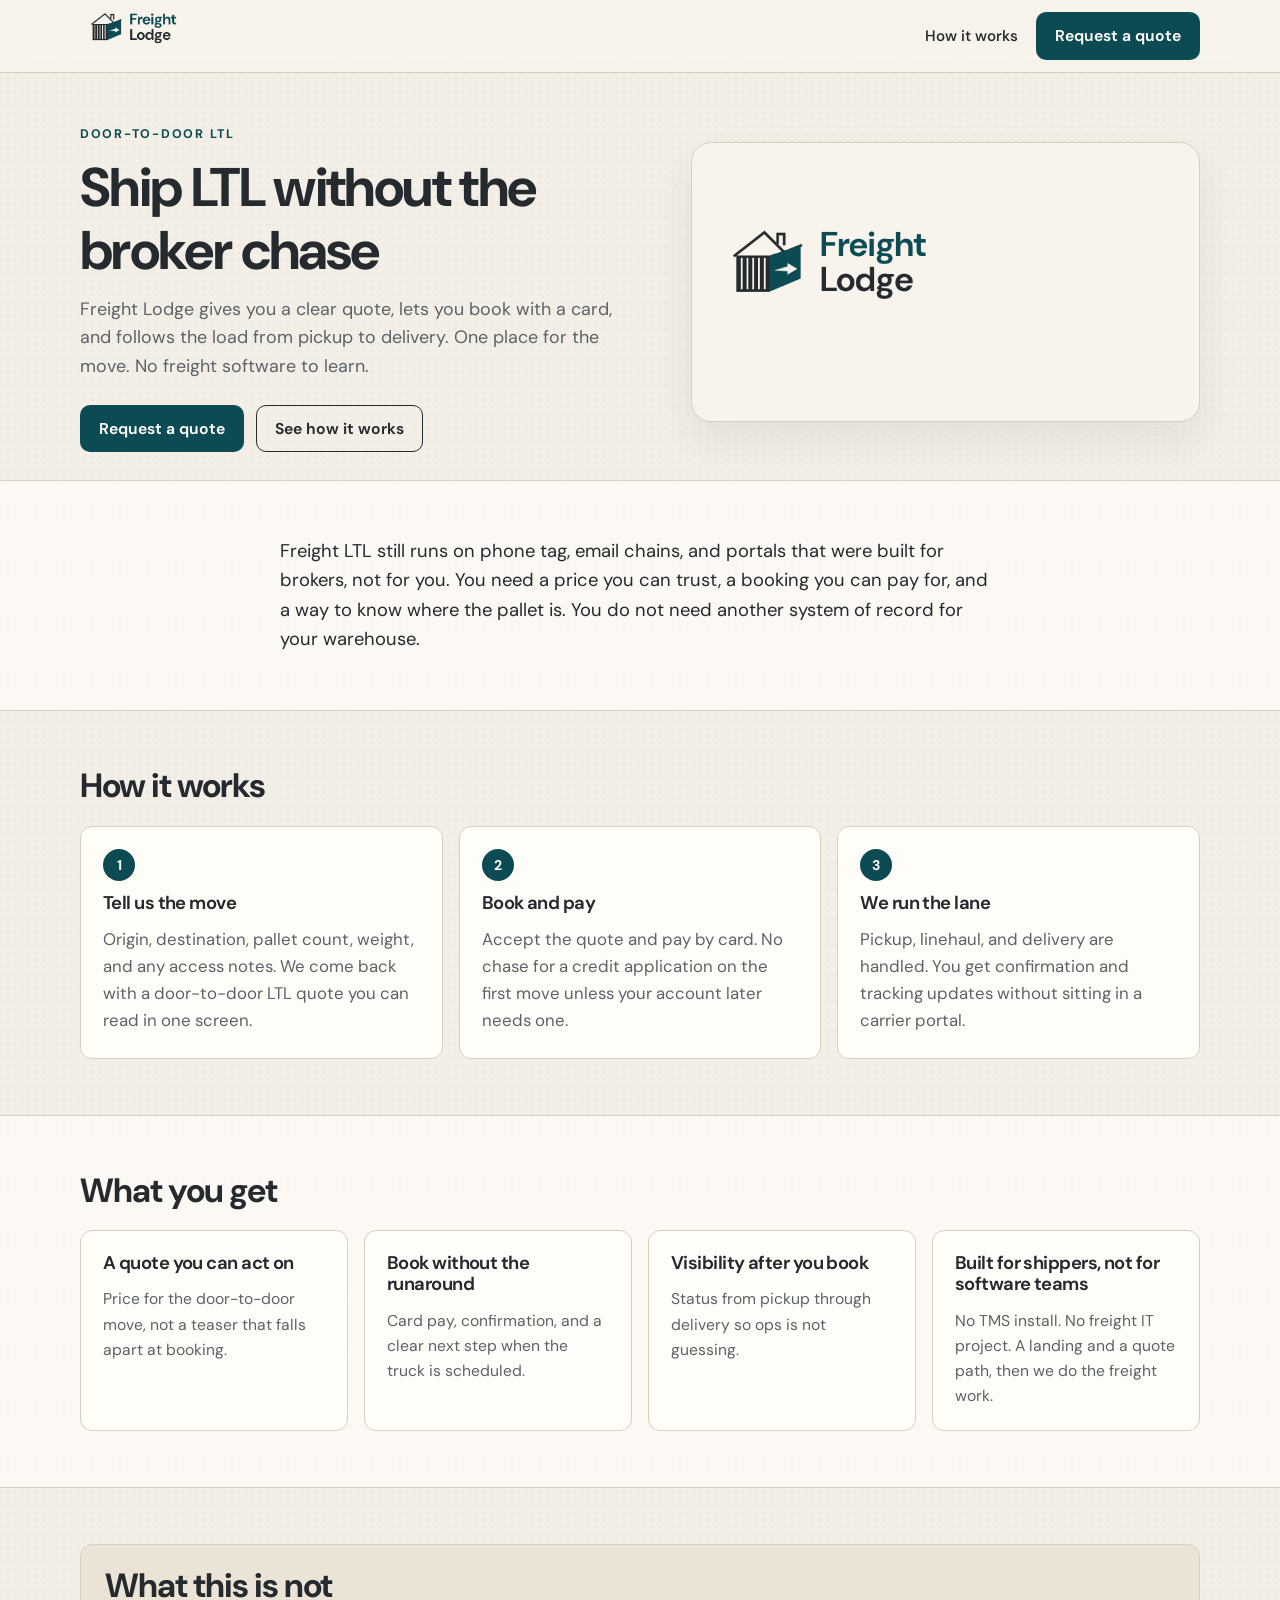
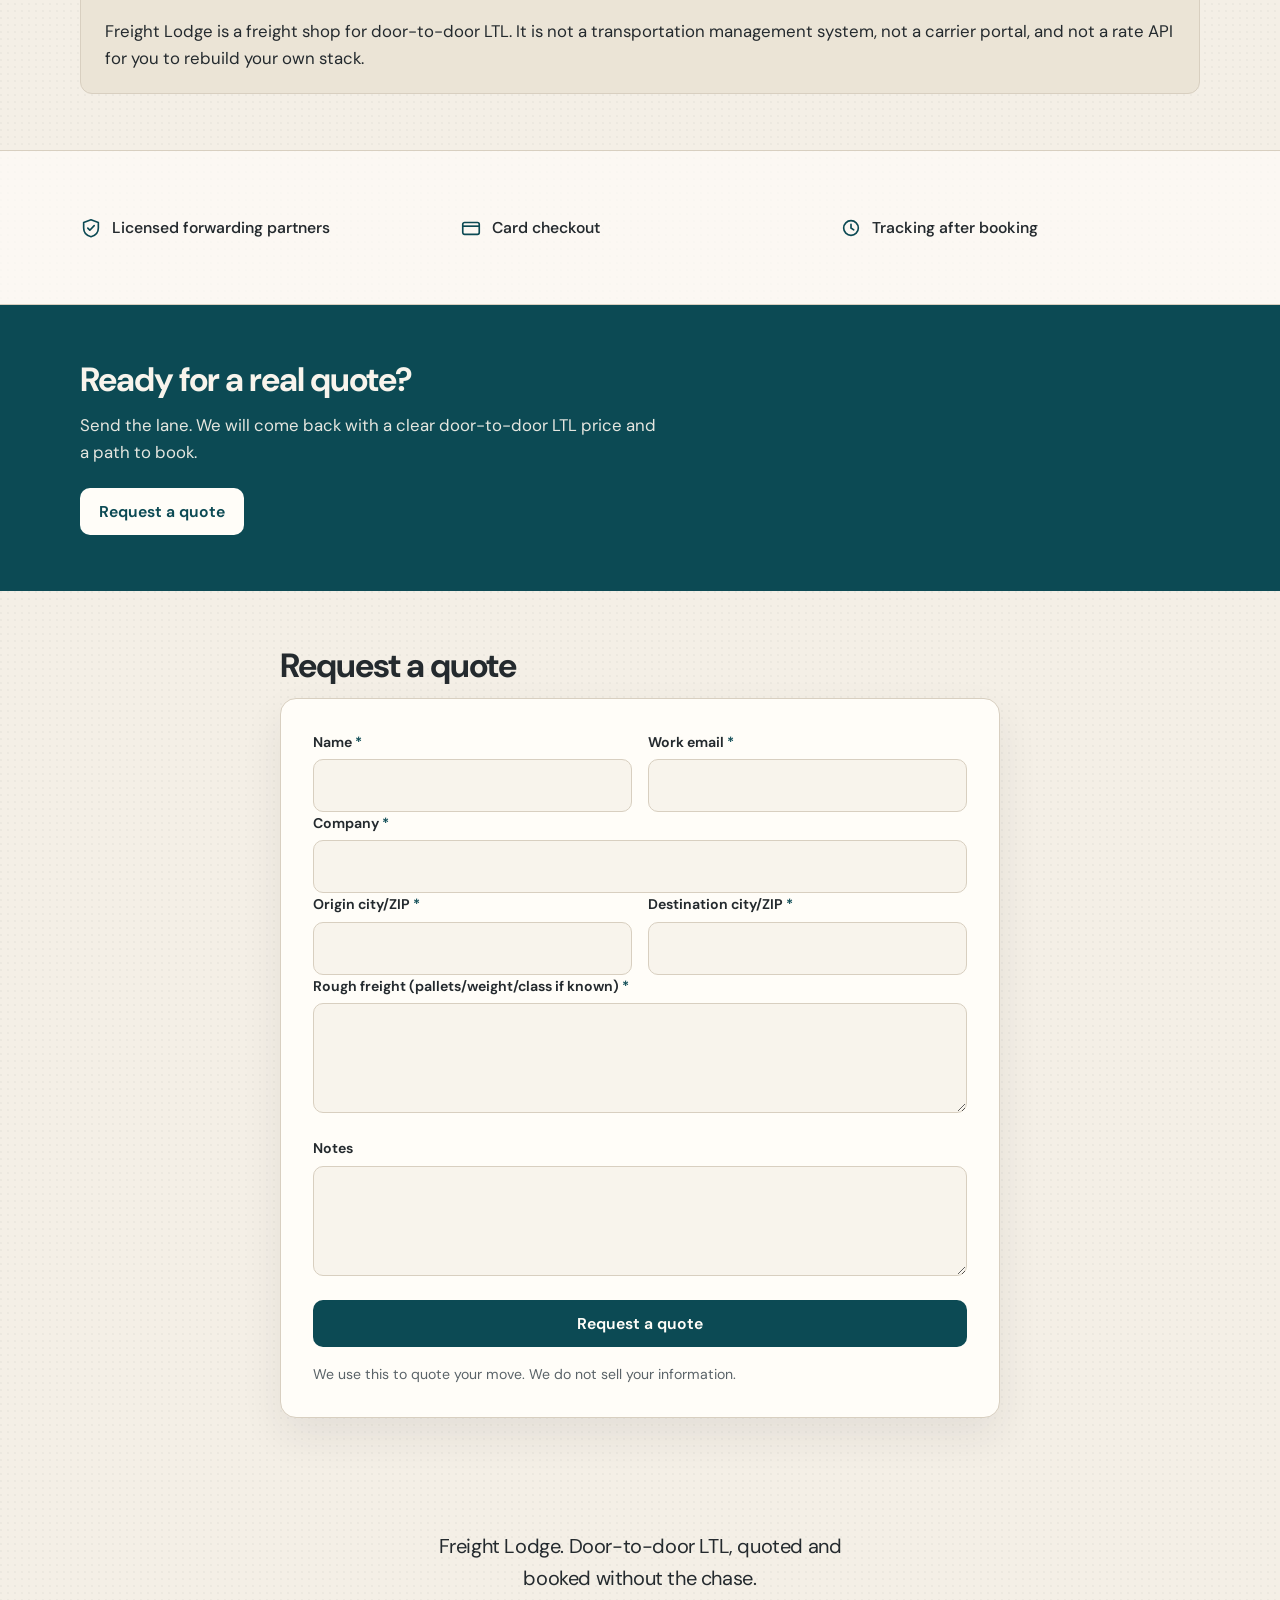
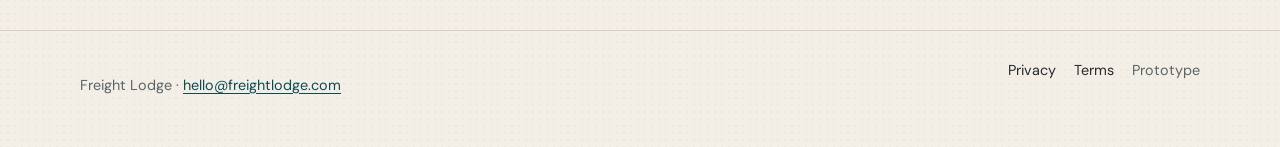
==== index.html @ 5a8ee922 "fix: wire nav and hero to PNG lockup; drop SVG mark Primary brand now uses assets/logo-b.png (Chief " ====
<!DOCTYPE html>
<html lang="en">
<head>
  <meta charset="utf-8">
  <meta name="viewport" content="width=device-width, initial-scale=1">
  <title>Freight Lodge — Door-to-door LTL you can quote and book online</title>
  <meta name="description" content="Get a clear LTL quote, book with a card, and track the move door to door. Freight Lodge handles the freight so you do not have to chase brokers.">
  <meta name="robots" content="noindex, nofollow">
  <link rel="canonical" href="https://johnkidenda.github.io/freightlodge/">
  <meta property="og:title" content="Freight Lodge — Door-to-door LTL you can quote and book online">
  <meta property="og:description" content="Get a clear LTL quote, book with a card, and track the move door to door. Freight Lodge handles the freight so you do not have to chase brokers.">
  <meta property="og:type" content="website">
  <meta property="og:image" content="assets/logo-b.png?v=20260906-logoB">
  <link rel="icon" href="assets/logo-b.png?v=20260906-logoB" type="image/png">
  <link rel="preconnect" href="https://fonts.googleapis.com">
  <link rel="preconnect" href="https://fonts.gstatic.com" crossorigin>
  <link href="https://fonts.googleapis.com/css2?family=DM+Sans:ital,opsz,wght@0,9..40,400;0,9..40,500;0,9..40,600;0,9..40,700;1,9..40,400&display=swap" rel="stylesheet">
  <link rel="stylesheet" href="styles.css">
</head>
<body>
  <a class="skip-link" href="#main">Skip to content</a>

  <header class="site-header">
    <div class="wrap header-inner">
      <a class="brand" href="#top">
        <img class="logo-lockup logo-lockup-nav" src="assets/logo-b.png?v=20260906-logoB" alt="Freight Lodge">
      </a>
      <nav class="nav" aria-label="Primary">
        <a href="#how-it-works">How it works</a>
        <a class="btn btn-primary" href="#quote">Request a quote</a>
      </nav>
    </div>
  </header>

  <main id="main">
    <section class="hero" id="top">
      <div class="wrap hero-grid">
        <div>
          <p class="eyebrow">Door-to-door LTL</p>
          <h1>Ship LTL without the broker chase</h1>
          <p class="lede">Freight Lodge gives you a clear quote, lets you book with a card, and follows the load from pickup to delivery. One place for the move. No freight software to learn.</p>
          <div class="hero-actions">
            <a class="btn btn-primary" href="#quote">Request a quote</a>
            <a class="btn btn-secondary" href="#how-it-works">See how it works</a>
          </div>
        </div>
        <div class="hero-visual">
          <img class="logo-lockup logo-lockup-hero" src="assets/logo-b.png?v=20260906-logoB" alt="Freight Lodge">
        </div>
      </div>
    </section>

    <section class="section section-alt" id="problem">
      <div class="wrap section-narrow problem">
        <h2 class="visually-hidden">Why this exists</h2>
        <p>Freight LTL still runs on phone tag, email chains, and portals that were built for brokers, not for you. You need a price you can trust, a booking you can pay for, and a way to know where the pallet is. You do not need another system of record for your warehouse.</p>
      </div>
    </section>

    <section class="section" id="how-it-works">
      <div class="wrap">
        <h2>How it works</h2>
        <div class="steps">
          <article class="step">
            <span class="step-num" aria-hidden="true">1</span>
            <h3>Tell us the move</h3>
            <p>Origin, destination, pallet count, weight, and any access notes. We come back with a door-to-door LTL quote you can read in one screen.</p>
          </article>
          <article class="step">
            <span class="step-num" aria-hidden="true">2</span>
            <h3>Book and pay</h3>
            <p>Accept the quote and pay by card. No chase for a credit application on the first move unless your account later needs one.</p>
          </article>
          <article class="step">
            <span class="step-num" aria-hidden="true">3</span>
            <h3>We run the lane</h3>
            <p>Pickup, linehaul, and delivery are handled. You get confirmation and tracking updates without sitting in a carrier portal.</p>
          </article>
        </div>
      </div>
    </section>

    <section class="section section-alt" id="what-you-get">
      <div class="wrap">
        <h2>What you get</h2>
        <div class="cards">
          <article class="card">
            <h3>A quote you can act on</h3>
            <p>Price for the door-to-door move, not a teaser that falls apart at booking.</p>
          </article>
          <article class="card">
            <h3>Book without the runaround</h3>
            <p>Card pay, confirmation, and a clear next step when the truck is scheduled.</p>
          </article>
          <article class="card">
            <h3>Visibility after you book</h3>
            <p>Status from pickup through delivery so ops is not guessing.</p>
          </article>
          <article class="card">
            <h3>Built for shippers, not for software teams</h3>
            <p>No TMS install. No freight IT project. A landing and a quote path, then we do the freight work.</p>
          </article>
        </div>
      </div>
    </section>

    <section class="section" id="not-this">
      <div class="wrap">
        <div class="not-this">
          <h2>What this is not</h2>
          <p>Freight Lodge is a freight shop for door-to-door LTL. It is not a transportation management system, not a carrier portal, and not a rate API for you to rebuild your own stack.</p>
        </div>
      </div>
    </section>

    <section class="section section-alt" id="trust">
      <div class="wrap">
        <h2 class="visually-hidden">How we work with you</h2>
        <div class="trust">
          <div class="trust-item">
            <svg width="22" height="22" viewBox="0 0 24 24" fill="none" aria-hidden="true">
              <path d="M12 3l8 3v6c0 5-3.4 8.4-8 9.5C7.4 20.4 4 17 4 12V6l8-3z" stroke="#0C4A54" stroke-width="1.8" stroke-linejoin="round"/>
              <path d="M8.5 12.2l2.2 2.2 4.8-5" stroke="#0C4A54" stroke-width="1.8" stroke-linecap="round" stroke-linejoin="round"/>
            </svg>
            Licensed forwarding partners
          </div>
          <div class="trust-item">
            <svg width="22" height="22" viewBox="0 0 24 24" fill="none" aria-hidden="true">
              <rect x="3" y="6" width="18" height="13" rx="2" stroke="#0C4A54" stroke-width="1.8"/>
              <path d="M3 10h18" stroke="#0C4A54" stroke-width="1.8"/>
            </svg>
            Card checkout
          </div>
          <div class="trust-item">
            <svg width="22" height="22" viewBox="0 0 24 24" fill="none" aria-hidden="true">
              <circle cx="12" cy="12" r="8" stroke="#0C4A54" stroke-width="1.8"/>
              <path d="M12 8v4l3 2" stroke="#0C4A54" stroke-width="1.8" stroke-linecap="round"/>
            </svg>
            Tracking after booking
          </div>
        </div>
      </div>
    </section>

    <section class="section mid-cta" id="ready">
      <div class="wrap">
        <h2>Ready for a real quote?</h2>
        <p>Send the lane. We will come back with a clear door-to-door LTL price and a path to book.</p>
        <a class="btn btn-light" href="#quote">Request a quote</a>
      </div>
    </section>

    <section class="section" id="quote">
      <div class="wrap section-narrow">
        <h2>Request a quote</h2>
        <div class="form-card">
          <form class="quote-form" id="quote-form" novalidate>
            <div class="form-grid two">
              <div class="field">
                <label for="name">Name <span class="req" aria-hidden="true">*</span></label>
                <input id="name" name="name" type="text" autocomplete="name" required aria-describedby="name-error">
                <p class="field-error" id="name-error"></p>
              </div>
              <div class="field">
                <label for="email">Work email <span class="req" aria-hidden="true">*</span></label>
                <input id="email" name="email" type="email" autocomplete="email" inputmode="email" required aria-describedby="email-error">
                <p class="field-error" id="email-error"></p>
              </div>
            </div>
            <div class="form-grid">
              <div class="field">
                <label for="company">Company <span class="req" aria-hidden="true">*</span></label>
                <input id="company" name="company" type="text" autocomplete="organization" required aria-describedby="company-error">
                <p class="field-error" id="company-error"></p>
              </div>
            </div>
            <div class="form-grid two">
              <div class="field">
                <label for="origin">Origin city/ZIP <span class="req" aria-hidden="true">*</span></label>
                <input id="origin" name="origin" type="text" autocomplete="off" required aria-describedby="origin-error">
                <p class="field-error" id="origin-error"></p>
              </div>
              <div class="field">
                <label for="destination">Destination city/ZIP <span class="req" aria-hidden="true">*</span></label>
                <input id="destination" name="destination" type="text" autocomplete="off" required aria-describedby="destination-error">
                <p class="field-error" id="destination-error"></p>
              </div>
            </div>
            <div class="form-grid">
              <div class="field">
                <label for="freight">Rough freight (pallets/weight/class if known) <span class="req" aria-hidden="true">*</span></label>
                <textarea id="freight" name="freight" required aria-describedby="freight-error"></textarea>
                <p class="field-error" id="freight-error"></p>
              </div>
              <div class="field">
                <label for="notes">Notes</label>
                <textarea id="notes" name="notes"></textarea>
              </div>
              <button class="btn btn-primary" type="submit">Request a quote</button>
              <p class="form-note">We use this to quote your move. We do not sell your information.</p>
            </div>
          </form>
          <div class="success" id="quote-success" tabindex="-1" role="status" aria-live="polite">
            <h3>Request received</h3>
            <p>Thanks. We have the lane. Someone from Freight Lodge will reply with next steps to your email.</p>
          </div>
        </div>
      </div>
    </section>

    <section class="section closing">
      <div class="wrap">
        <p>Freight Lodge. Door-to-door LTL, quoted and booked without the chase.</p>
      </div>
    </section>
  </main>

  <footer class="site-footer">
    <div class="wrap footer-inner">
      <p>Freight Lodge · <a href="mailto:hello@freightlodge.com">hello@freightlodge.com</a></p>
      <div class="footer-links">
        <a href="privacy.html">Privacy</a>
        <a href="terms.html">Terms</a>
        <span>Prototype</span>
      </div>
    </div>
  </footer>

  <script src="script.js"></script>
</body>
</html>
---- styles.css ----
:root {
  --paper: #f4efe6;
  --paper-deep: #ebe4d6;
  --cream: #f8f4ec;
  --white: #fffdf8;
  --teal: #0c4a54;
  --teal-deep: #083843;
  --teal-hover: #0a3f48;
  --teal-soft: #d5e3e6;
  --charcoal: #242a2e;
  --ink: #1c2226;
  --muted: #5a6368;
  --line: #d8cfc0;
  --error: #8a3a32;
  --ok: #2d5d48;
  --shadow: 0 18px 40px rgba(36, 42, 46, 0.08);
  --radius: 12px;
  --max: 1120px;
  --header-h: 72px;
}

*,
*::before,
*::after {
  box-sizing: border-box;
}

html {
  scroll-behavior: smooth;
  scroll-padding-top: calc(var(--header-h) + 12px);
}

body {
  margin: 0;
  font-family: "DM Sans", "Avenir Next", "Segoe UI", Helvetica, Arial, sans-serif;
  font-size: 1.05rem;
  line-height: 1.6;
  color: var(--ink);
  background:
    radial-gradient(circle at 1px 1px, rgba(36, 42, 46, 0.035) 1px, transparent 0) 0 0 / 7px 7px,
    var(--paper);
}

img {
  max-width: 100%;
  height: auto;
}

a {
  color: var(--teal);
  text-decoration-thickness: 1px;
  text-underline-offset: 0.18em;
}

a:hover {
  color: var(--teal-deep);
}

:focus-visible {
  outline: 2px solid var(--teal);
  outline-offset: 3px;
}

.skip-link {
  position: absolute;
  left: 12px;
  top: -48px;
  z-index: 80;
  background: var(--teal);
  color: var(--white);
  padding: 8px 14px;
  border-radius: 8px;
}

.skip-link:focus {
  top: 12px;
}

.wrap {
  width: min(var(--max), calc(100% - 32px));
  margin-inline: auto;
}

.site-header {
  position: sticky;
  top: 0;
  z-index: 40;
  background: rgba(248, 244, 236, 0.92);
  backdrop-filter: blur(12px);
  border-bottom: 1px solid var(--line);
}

.header-inner {
  min-height: var(--header-h);
  display: flex;
  align-items: center;
  justify-content: space-between;
  gap: 16px;
}

.brand {
  display: flex;
  align-items: center;
  text-decoration: none;
  color: inherit;
  flex: 0 1 auto;
  min-width: 0;
}

.brand:hover {
  color: inherit;
}

.logo-lockup {
  display: block;
  object-fit: contain;
  object-position: center;
}

.logo-lockup-nav {
  /* Official lockup is a 1536×1024 cream field; crop to the centered mark. */
  height: 48px;
  width: 210px;
  max-width: min(220px, 58vw);
  object-fit: cover;
  object-position: center;
}

.logo-lockup-hero {
  position: relative;
  z-index: 1;
  width: min(100%, 36rem);
  height: auto;
  max-height: 24rem;
  object-fit: contain;
}

.nav {
  display: flex;
  align-items: center;
  gap: 8px 18px;
}

.nav a:not(.btn) {
  color: var(--charcoal);
  text-decoration: none;
  font-weight: 550;
  font-size: 0.95rem;
}

.nav a:not(.btn):hover {
  color: var(--teal);
}

.btn {
  display: inline-flex;
  align-items: center;
  justify-content: center;
  gap: 8px;
  min-height: 44px;
  padding: 10px 18px;
  border-radius: 10px;
  border: 1.5px solid transparent;
  font: inherit;
  font-weight: 650;
  font-size: 0.98rem;
  text-decoration: none;
  cursor: pointer;
  transition: background 0.15s ease, color 0.15s ease, border-color 0.15s ease, transform 0.15s ease;
}

.btn:hover {
  text-decoration: none;
}

.btn-primary {
  background: var(--teal);
  color: var(--white);
}

.btn-primary:hover {
  background: var(--teal-hover);
  color: var(--white);
}

.btn-secondary {
  background: transparent;
  color: var(--charcoal);
  border-color: var(--charcoal);
}

.btn-secondary:hover {
  background: var(--white);
  color: var(--teal-deep);
  border-color: var(--teal);
}

.btn-light {
  background: var(--white);
  color: var(--teal);
}

.btn-light:hover {
  background: var(--cream);
  color: var(--teal-deep);
}

.hero {
  padding: 40px 0 28px;
}

.hero-grid {
  display: grid;
  gap: 32px;
}

.eyebrow {
  display: inline-block;
  margin-bottom: 12px;
  color: var(--teal);
  font-size: 0.78rem;
  font-weight: 700;
  letter-spacing: 0.14em;
  text-transform: uppercase;
}

h1,
h2,
h3 {
  margin: 0 0 12px;
  line-height: 1.15;
  letter-spacing: -0.03em;
  color: var(--charcoal);
}

h1 {
  font-size: clamp(2.1rem, 6vw, 3.4rem);
  font-weight: 700;
  max-width: 14ch;
}

h2 {
  font-size: clamp(1.6rem, 3.5vw, 2.1rem);
  font-weight: 700;
}

h3 {
  font-size: 1.15rem;
  font-weight: 650;
}

.lede,
.section-lede {
  margin: 0 0 24px;
  color: var(--muted);
  font-size: 1.12rem;
  max-width: 40rem;
}

.hero-actions {
  display: flex;
  flex-wrap: wrap;
  gap: 12px;
}

.hero-visual {
  position: relative;
  isolation: isolate;
  min-height: 280px;
  display: grid;
  place-items: center;
  padding: 16px;
  background: var(--cream);
  border: 1px solid var(--line);
  border-radius: 20px;
  box-shadow: var(--shadow);
  overflow: hidden;
}

.section {
  padding: 56px 0;
}

.section-alt {
  background: rgba(255, 253, 248, 0.72);
  border-block: 1px solid var(--line);
}

.section-narrow {
  max-width: 720px;
}

.problem p {
  margin: 0;
  font-size: 1.15rem;
  color: var(--charcoal);
}

.steps {
  display: grid;
  gap: 16px;
  margin-top: 20px;
}

.step {
  background: var(--white);
  border: 1px solid var(--line);
  border-radius: var(--radius);
  padding: 22px 22px 24px;
}

.step-num {
  display: inline-grid;
  place-items: center;
  width: 32px;
  height: 32px;
  margin-bottom: 12px;
  border-radius: 50%;
  background: var(--teal);
  color: var(--white);
  font-size: 0.88rem;
  font-weight: 700;
}

.step p {
  margin: 0;
  color: var(--muted);
}

.cards {
  display: grid;
  gap: 16px;
  margin-top: 20px;
}

.card {
  background: var(--white);
  border: 1px solid var(--line);
  border-radius: var(--radius);
  padding: 22px;
}

.card p {
  margin: 0;
  color: var(--muted);
  font-size: 0.98rem;
}

.not-this {
  padding: 22px 24px;
  background: var(--paper-deep);
  border-radius: var(--radius);
  border: 1px solid var(--line);
}

.not-this p {
  margin: 0;
  color: var(--charcoal);
}

.trust {
  display: grid;
  gap: 12px;
  padding: 8px 0 0;
}

.trust-item {
  display: flex;
  align-items: center;
  gap: 10px;
  color: var(--charcoal);
  font-weight: 550;
  font-size: 0.98rem;
}

.trust-item svg {
  flex: 0 0 auto;
}

.mid-cta {
  background: var(--teal);
  color: var(--cream);
}

.mid-cta h2,
.mid-cta p {
  color: var(--cream);
}

.mid-cta p {
  max-width: 36rem;
  margin: 0 0 22px;
  opacity: 0.92;
}

.form-card {
  background: var(--white);
  border: 1px solid var(--line);
  border-radius: 16px;
  box-shadow: var(--shadow);
  padding: 24px;
}

.form-grid {
  display: grid;
  gap: 16px;
}

label {
  display: block;
  font-size: 0.88rem;
  font-weight: 650;
  color: var(--charcoal);
  margin-bottom: 6px;
}

.req {
  color: var(--teal);
}

input,
textarea {
  width: 100%;
  border: 1.5px solid var(--line);
  border-radius: 10px;
  background: var(--cream);
  color: var(--ink);
  font: inherit;
  padding: 12px 14px;
}

input:focus,
textarea:focus {
  outline: none;
  border-color: var(--teal);
  box-shadow: 0 0 0 3px rgba(12, 74, 84, 0.14);
  background: var(--white);
}

textarea {
  min-height: 110px;
  resize: vertical;
}

.field.error input,
.field.error textarea {
  border-color: var(--error);
}

.field-error {
  display: none;
  margin-top: 6px;
  color: var(--error);
  font-size: 0.82rem;
}

.field.error .field-error {
  display: block;
}

.form-note {
  margin: 0;
  color: var(--muted);
  font-size: 0.88rem;
}

.success {
  display: none;
  padding: 8px 0 4px;
}

.success.is-visible {
  display: block;
}

.success h3 {
  color: var(--ok);
}

.success p {
  margin: 0;
  color: var(--charcoal);
}

.form-card.is-sent .quote-form {
  display: none;
}

.closing {
  text-align: center;
  padding-bottom: 36px;
}

.closing p {
  margin: 0 auto;
  max-width: 28rem;
  font-size: 1.25rem;
  color: var(--charcoal);
  letter-spacing: -0.02em;
}

.site-footer {
  padding: 28px 0 36px;
  border-top: 1px solid var(--line);
  color: var(--muted);
  font-size: 0.9rem;
}

.footer-inner {
  display: flex;
  flex-wrap: wrap;
  justify-content: space-between;
  gap: 12px 24px;
}

.footer-links {
  display: flex;
  flex-wrap: wrap;
  gap: 8px 18px;
}

.footer-links a {
  color: var(--charcoal);
  text-decoration: none;
}

.footer-links a:hover {
  color: var(--teal);
}

.legal-page {
  padding: 48px 0 80px;
}

.legal-page p {
  color: var(--muted);
}

.visually-hidden {
  position: absolute;
  width: 1px;
  height: 1px;
  padding: 0;
  margin: -1px;
  overflow: hidden;
  clip: rect(0, 0, 0, 0);
  white-space: nowrap;
  border: 0;
}

@media (min-width: 720px) {
  .hero-grid {
    grid-template-columns: 1.05fr 0.95fr;
    align-items: center;
    gap: 48px;
  }

  .steps {
    grid-template-columns: repeat(3, 1fr);
  }

  .cards {
    grid-template-columns: repeat(2, 1fr);
  }

  .trust {
    grid-template-columns: repeat(3, 1fr);
    gap: 20px;
    padding: 8px 0 8px;
  }

  .form-grid.two {
    grid-template-columns: 1fr 1fr;
  }

  .form-card {
    padding: 32px;
  }
}

@media (min-width: 980px) {
  .cards {
    grid-template-columns: repeat(4, 1fr);
  }
}

@media (max-width: 560px) {
  .nav a:not(.btn) {
    display: none;
  }

  .hero {
    padding-top: 28px;
  }
}

@media (prefers-reduced-motion: reduce) {
  html {
    scroll-behavior: auto;
  }

  .btn {
    transition: none;
  }
}
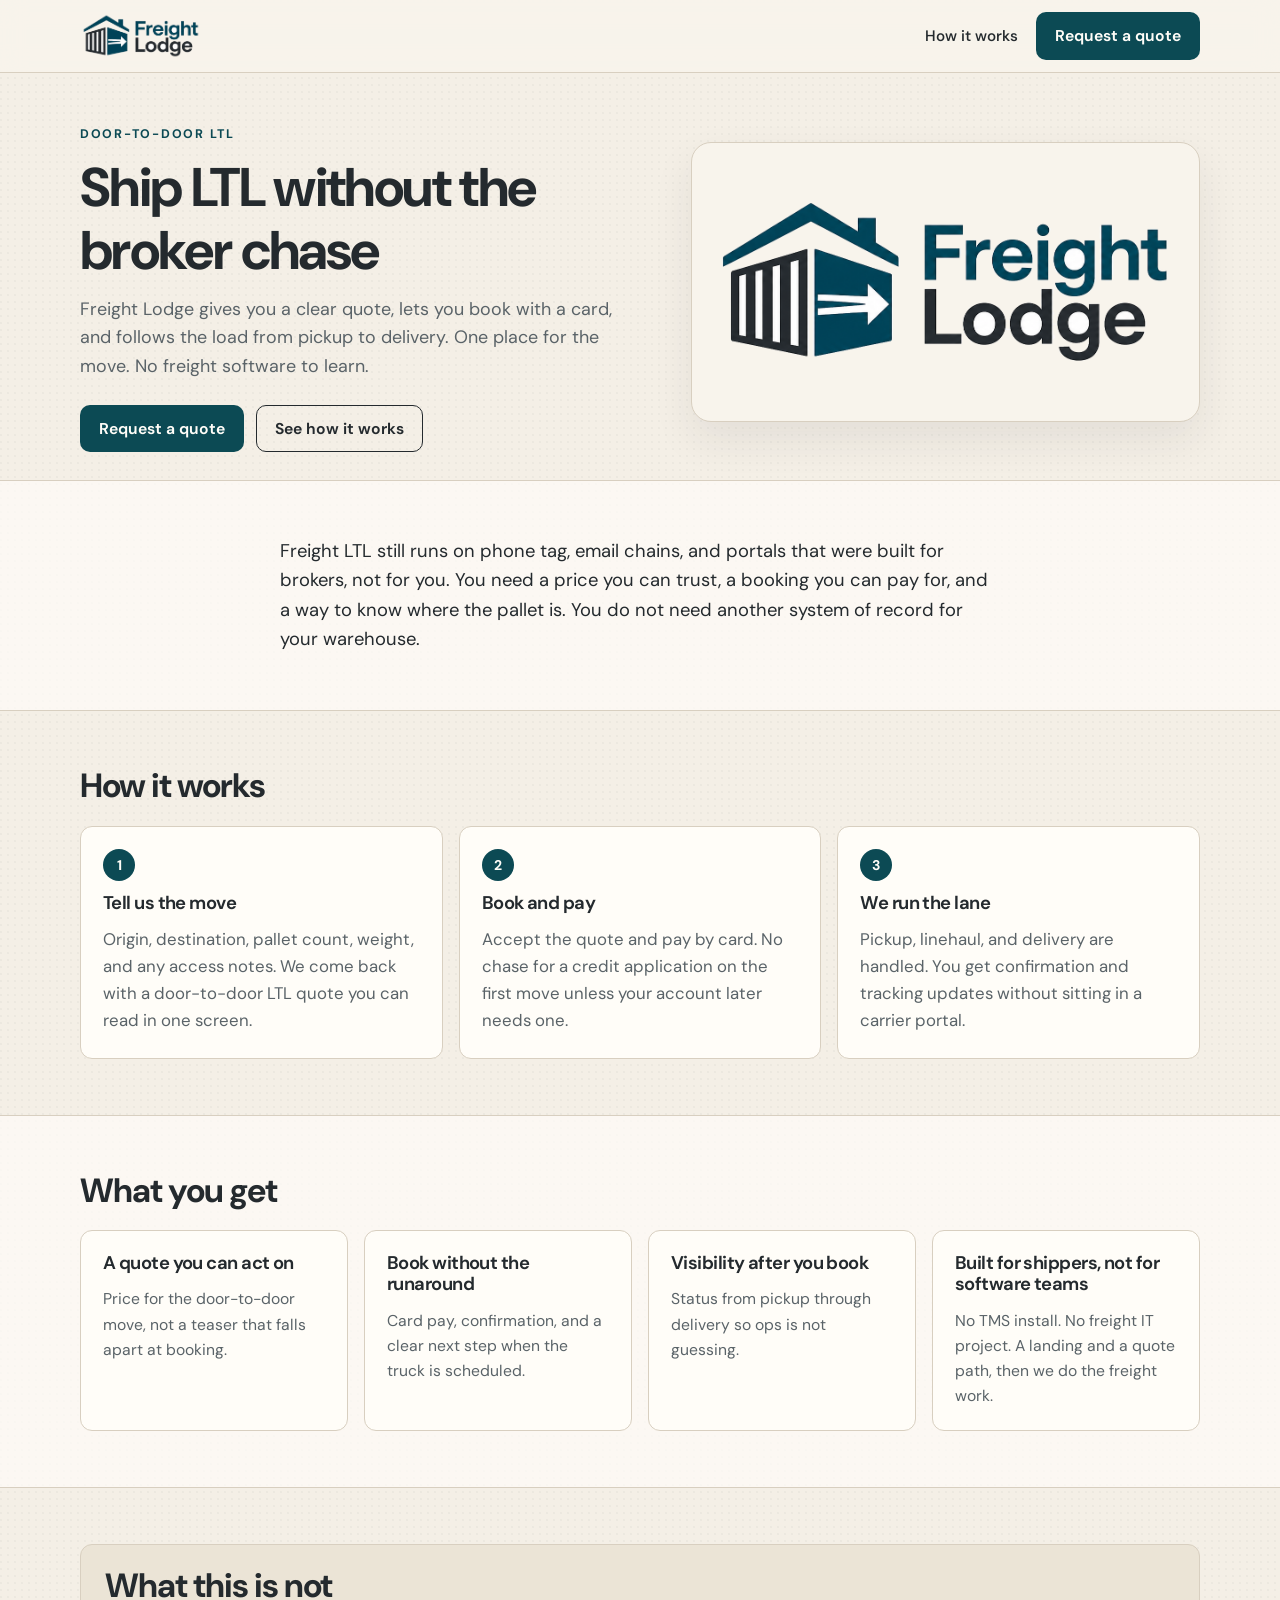
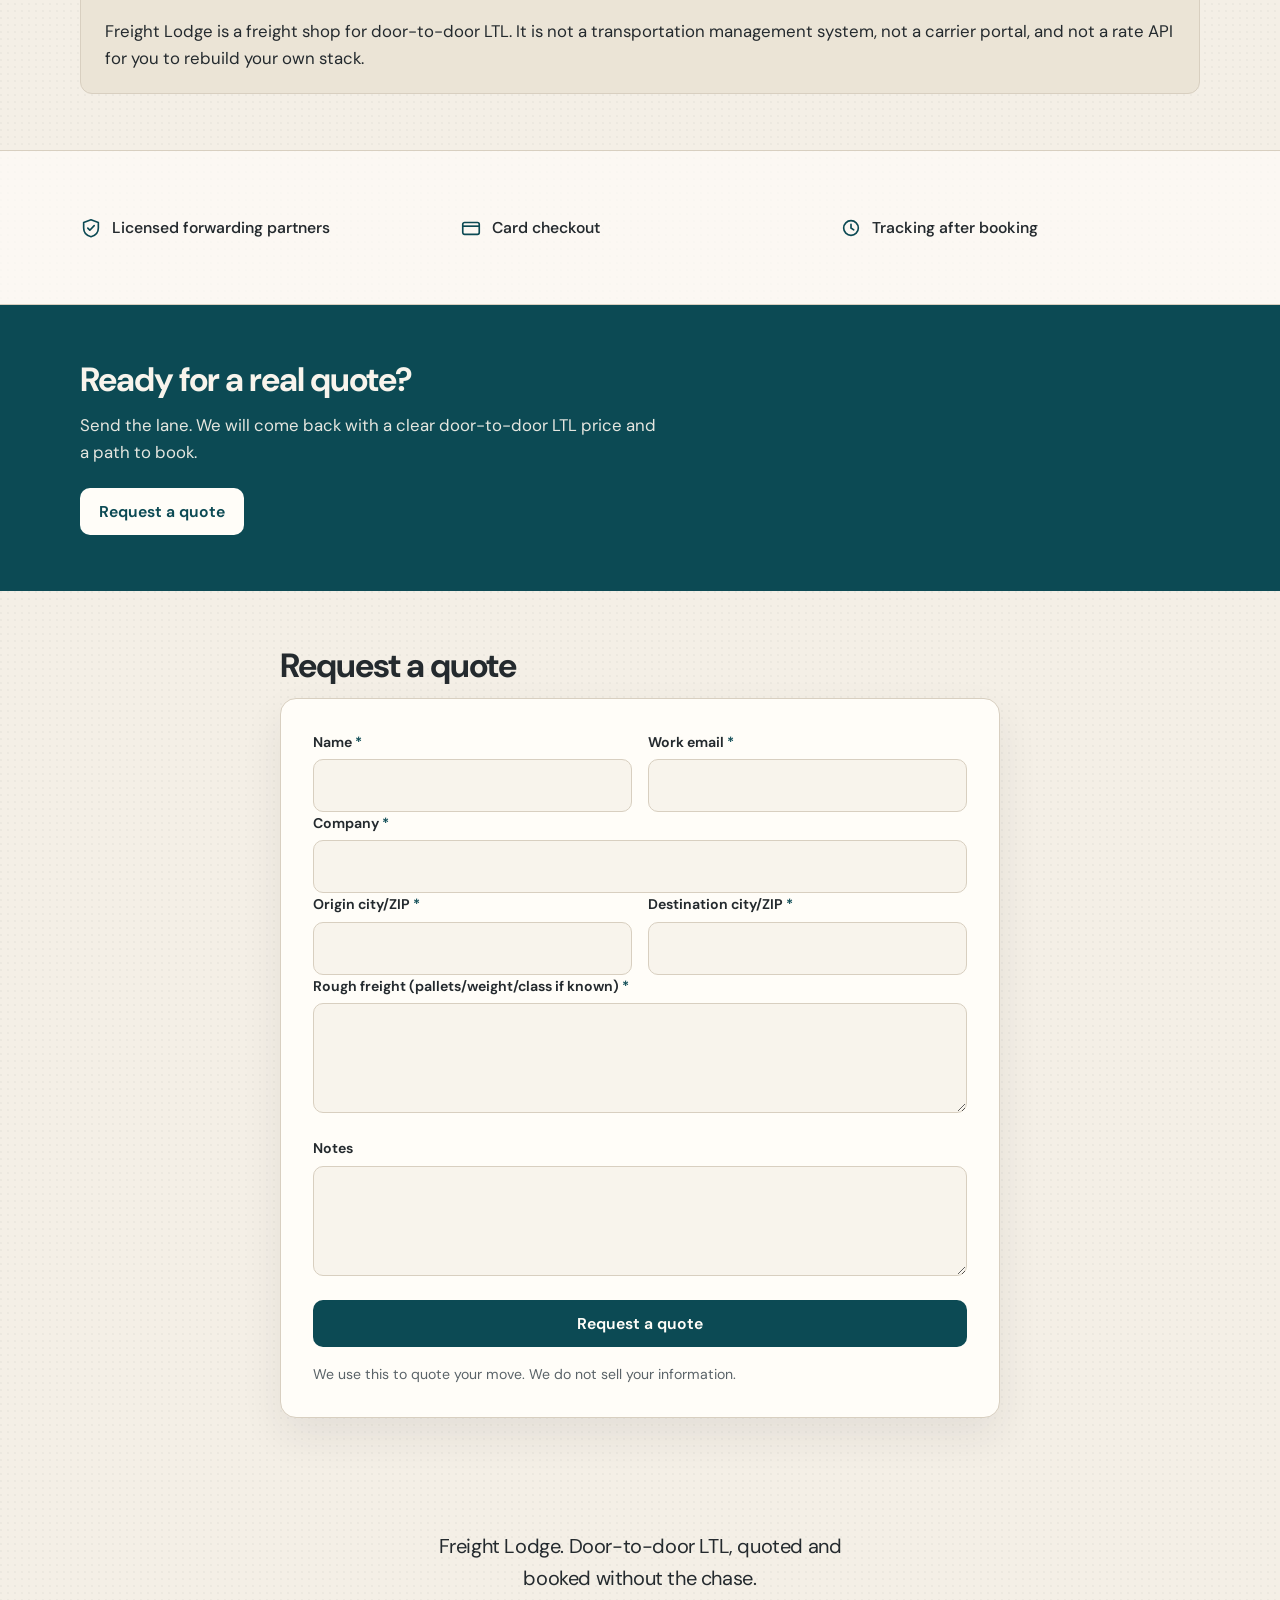
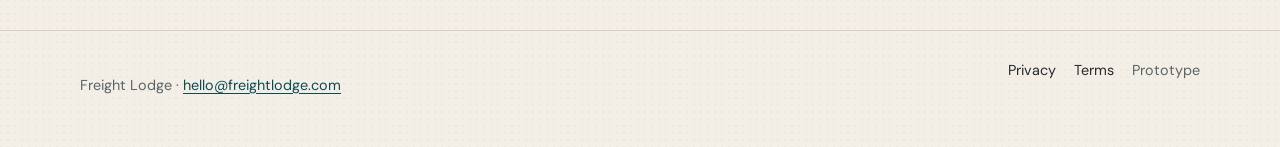
==== commit 7c7d60a3: "chore: cache-bust logoB2 after transparent logo" ====
--- a/index.html
+++ b/index.html
@@ -10,8 +10,8 @@
   <meta property="og:title" content="Freight Lodge — Door-to-door LTL you can quote and book online">
   <meta property="og:description" content="Get a clear LTL quote, book with a card, and track the move door to door. Freight Lodge handles the freight so you do not have to chase brokers.">
   <meta property="og:type" content="website">
-  <meta property="og:image" content="assets/logo-b.png?v=20260906-logoB">
-  <link rel="icon" href="assets/logo-b.png?v=20260906-logoB" type="image/png">
+  <meta property="og:image" content="assets/logo-b.png?v=20260906-logoB2">
+  <link rel="icon" href="assets/logo-b.png?v=20260906-logoB2" type="image/png">
   <link rel="preconnect" href="https://fonts.googleapis.com">
   <link rel="preconnect" href="https://fonts.gstatic.com" crossorigin>
   <link href="https://fonts.googleapis.com/css2?family=DM+Sans:ital,opsz,wght@0,9..40,400;0,9..40,500;0,9..40,600;0,9..40,700;1,9..40,400&display=swap" rel="stylesheet">
@@ -23,7 +23,7 @@
   <header class="site-header">
     <div class="wrap header-inner">
       <a class="brand" href="#top">
-        <img class="logo-lockup logo-lockup-nav" src="assets/logo-b.png?v=20260906-logoB" alt="Freight Lodge">
+        <img class="logo-lockup logo-lockup-nav" src="assets/logo-b.png?v=20260906-logoB2" alt="Freight Lodge">
       </a>
       <nav class="nav" aria-label="Primary">
         <a href="#how-it-works">How it works</a>
@@ -45,7 +45,7 @@
           </div>
         </div>
         <div class="hero-visual">
-          <img class="logo-lockup logo-lockup-hero" src="assets/logo-b.png?v=20260906-logoB" alt="Freight Lodge">
+          <img class="logo-lockup logo-lockup-hero" src="assets/logo-b.png?v=20260906-logoB2" alt="Freight Lodge">
         </div>
       </div>
     </section>
--- a/styles.css
+++ b/styles.css
@@ -118,12 +118,12 @@
 }
 
 .logo-lockup-nav {
-  /* Official lockup is a 1536×1024 cream field; crop to the centered mark. */
+  /* Transparent lockup (exact mark, white field knocked out). */
   height: 48px;
-  width: 210px;
-  max-width: min(220px, 58vw);
-  object-fit: cover;
-  object-position: center;
+  width: auto;
+  max-width: min(240px, 62vw);
+  object-fit: contain;
+  object-position: left center;
 }
 
 .logo-lockup-hero {
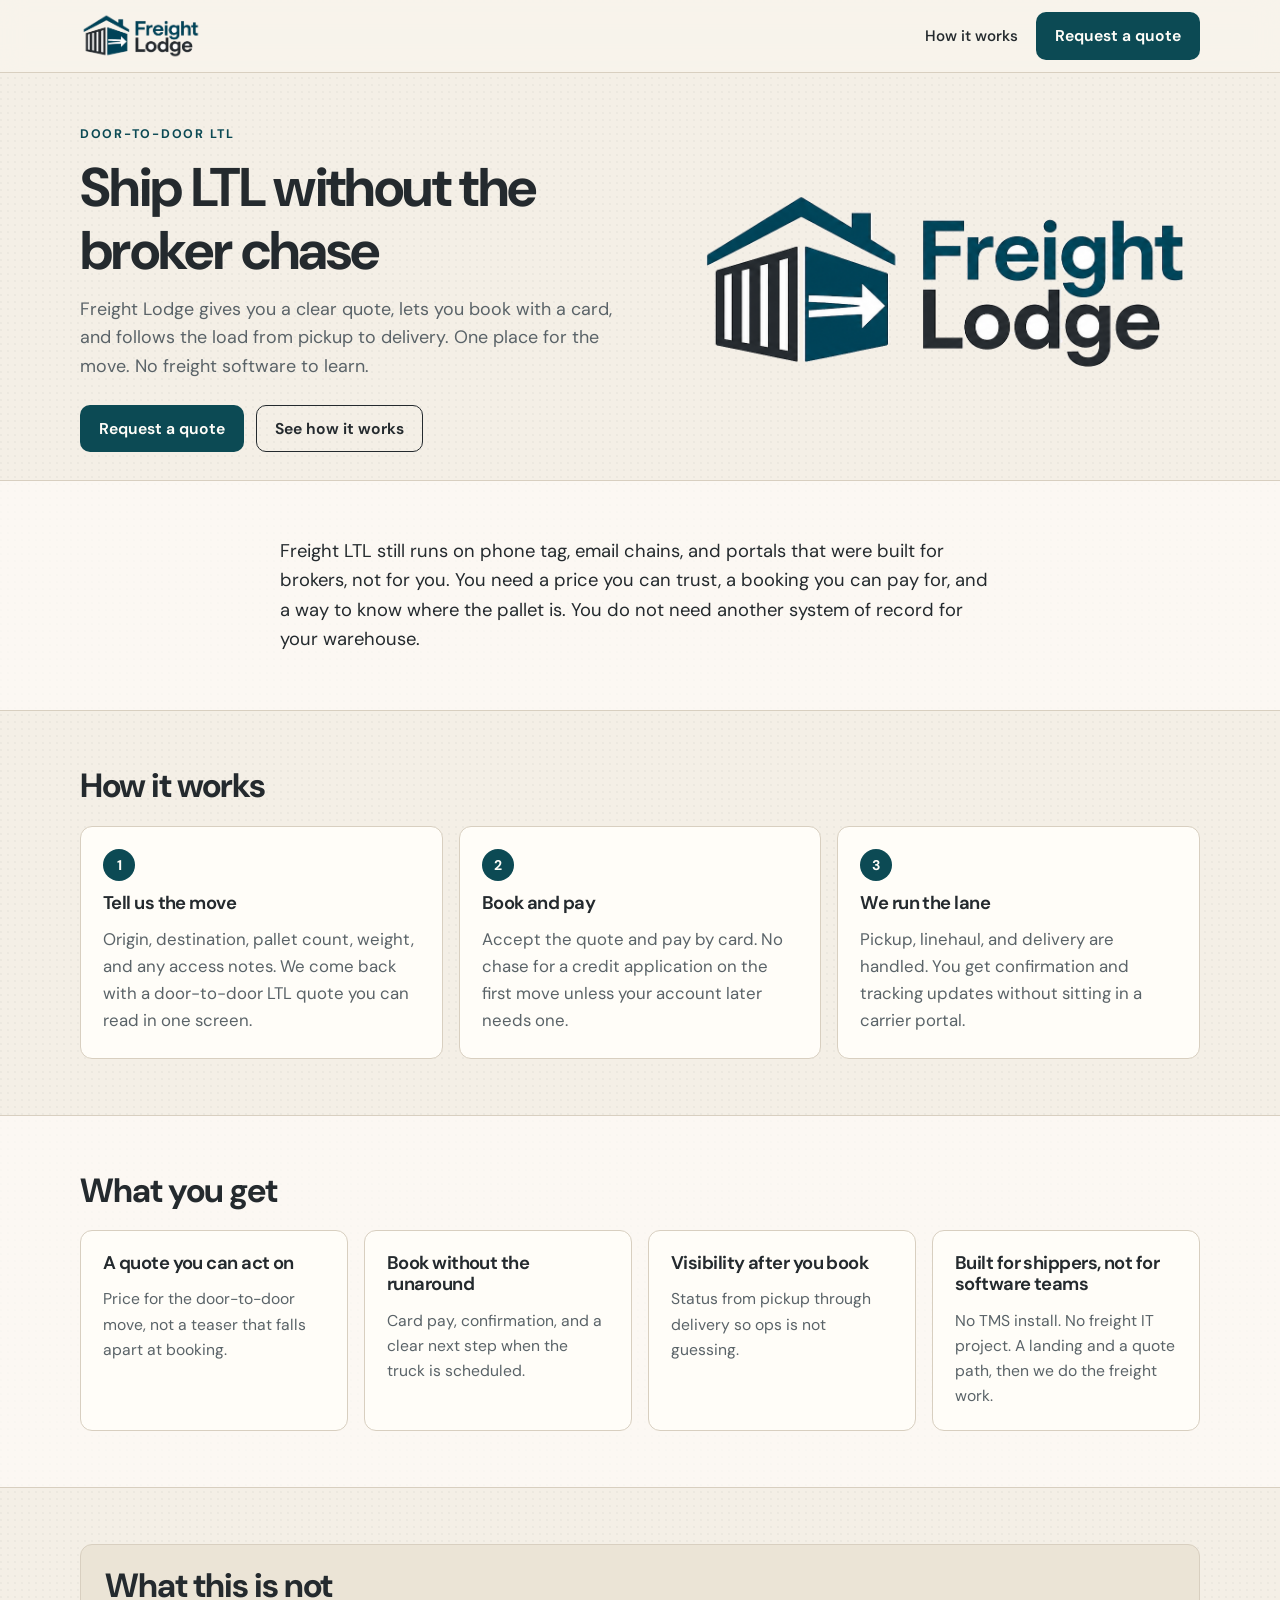
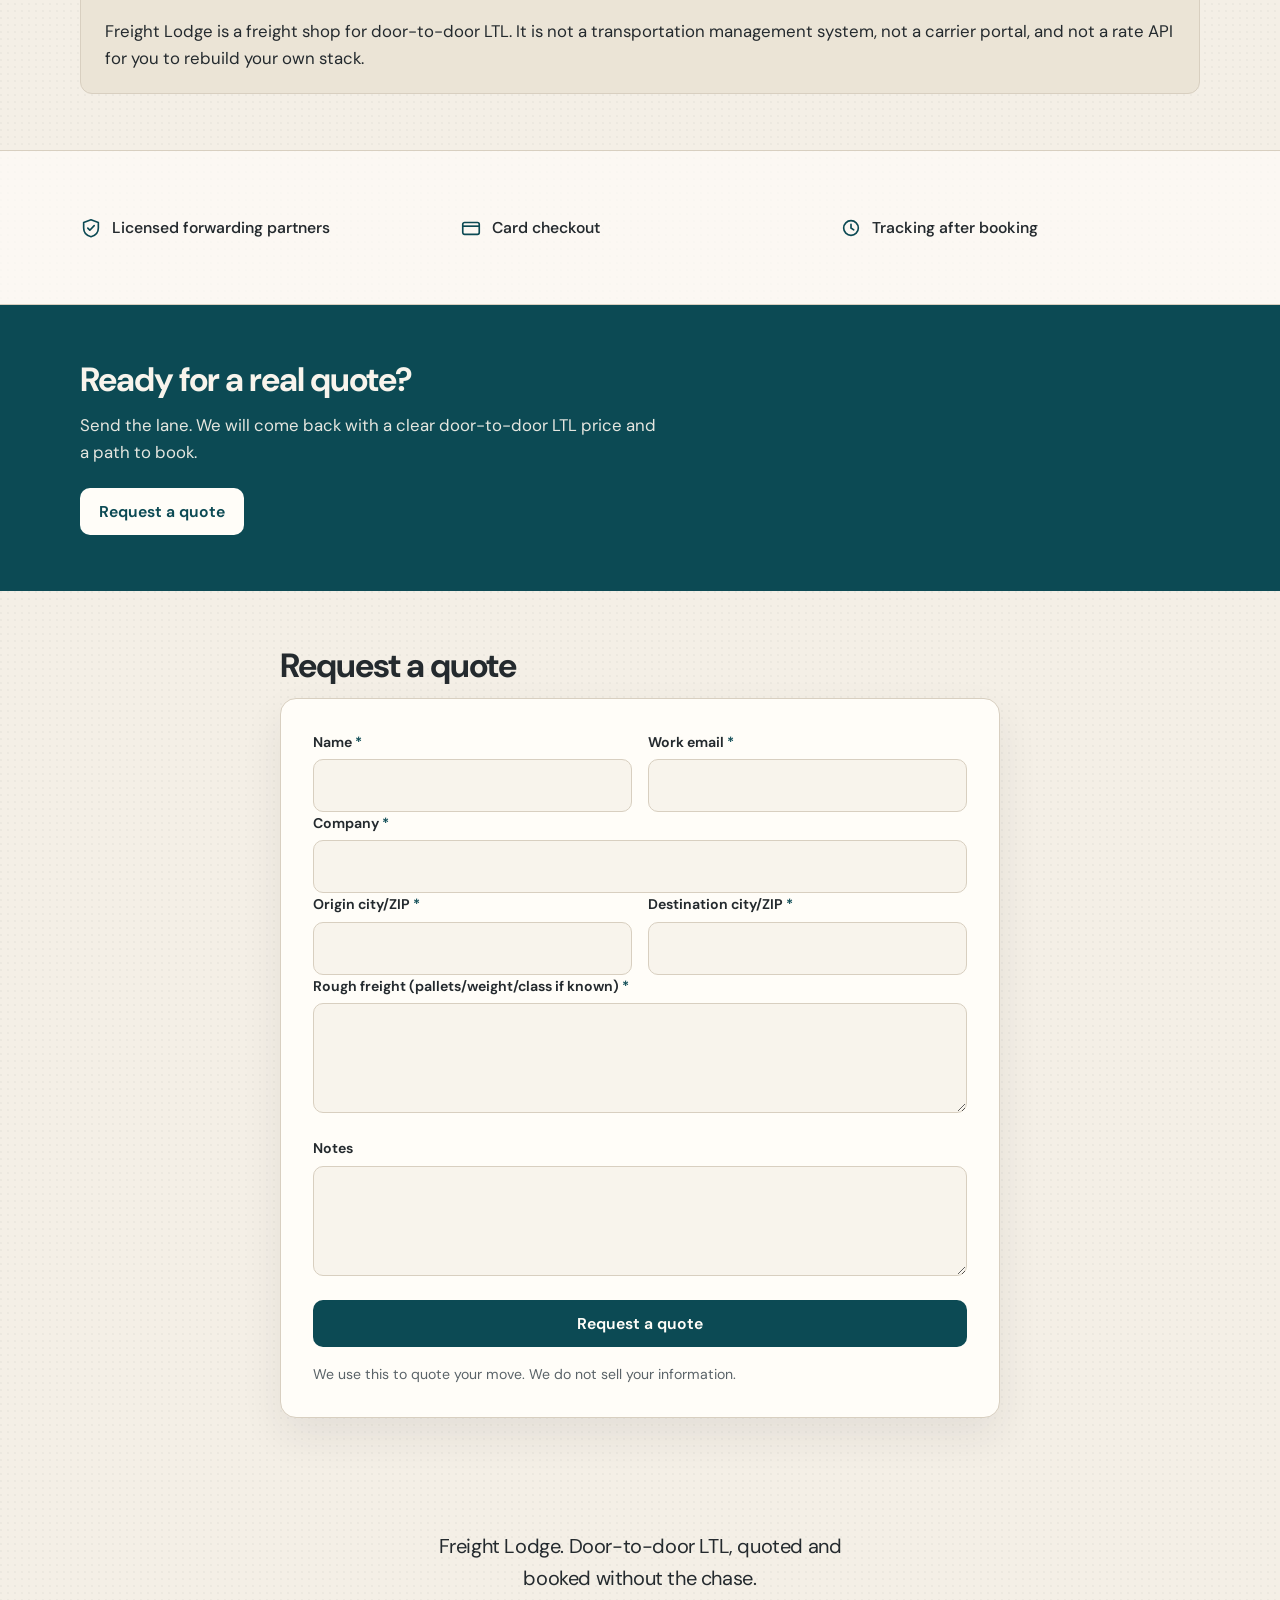
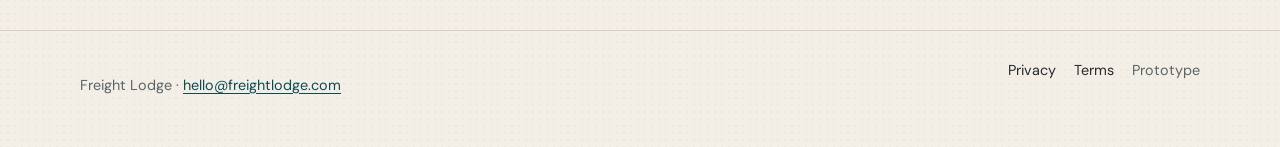
==== commit a9285a88: "chore: cache-bust logoB3 after hero panel remove" ====
--- a/index.html
+++ b/index.html
@@ -10,8 +10,8 @@
   <meta property="og:title" content="Freight Lodge — Door-to-door LTL you can quote and book online">
   <meta property="og:description" content="Get a clear LTL quote, book with a card, and track the move door to door. Freight Lodge handles the freight so you do not have to chase brokers.">
   <meta property="og:type" content="website">
-  <meta property="og:image" content="assets/logo-b.png?v=20260906-logoB2">
-  <link rel="icon" href="assets/logo-b.png?v=20260906-logoB2" type="image/png">
+  <meta property="og:image" content="assets/logo-b.png?v=20260906-logoB3">
+  <link rel="icon" href="assets/logo-b.png?v=20260906-logoB3" type="image/png">
   <link rel="preconnect" href="https://fonts.googleapis.com">
   <link rel="preconnect" href="https://fonts.gstatic.com" crossorigin>
   <link href="https://fonts.googleapis.com/css2?family=DM+Sans:ital,opsz,wght@0,9..40,400;0,9..40,500;0,9..40,600;0,9..40,700;1,9..40,400&display=swap" rel="stylesheet">
@@ -23,7 +23,7 @@
   <header class="site-header">
     <div class="wrap header-inner">
       <a class="brand" href="#top">
-        <img class="logo-lockup logo-lockup-nav" src="assets/logo-b.png?v=20260906-logoB2" alt="Freight Lodge">
+        <img class="logo-lockup logo-lockup-nav" src="assets/logo-b.png?v=20260906-logoB3" alt="Freight Lodge">
       </a>
       <nav class="nav" aria-label="Primary">
         <a href="#how-it-works">How it works</a>
@@ -45,7 +45,7 @@
           </div>
         </div>
         <div class="hero-visual">
-          <img class="logo-lockup logo-lockup-hero" src="assets/logo-b.png?v=20260906-logoB2" alt="Freight Lodge">
+          <img class="logo-lockup logo-lockup-hero" src="assets/logo-b.png?v=20260906-logoB3" alt="Freight Lodge">
         </div>
       </div>
     </section>
--- a/styles.css
+++ b/styles.css
@@ -266,15 +266,15 @@
 .hero-visual {
   position: relative;
   isolation: isolate;
-  min-height: 280px;
+  min-height: 0;
   display: grid;
   place-items: center;
-  padding: 16px;
-  background: var(--cream);
-  border: 1px solid var(--line);
-  border-radius: 20px;
-  box-shadow: var(--shadow);
-  overflow: hidden;
+  padding: 0;
+  background: transparent;
+  border: none;
+  border-radius: 0;
+  box-shadow: none;
+  overflow: visible;
 }
 
 .section {
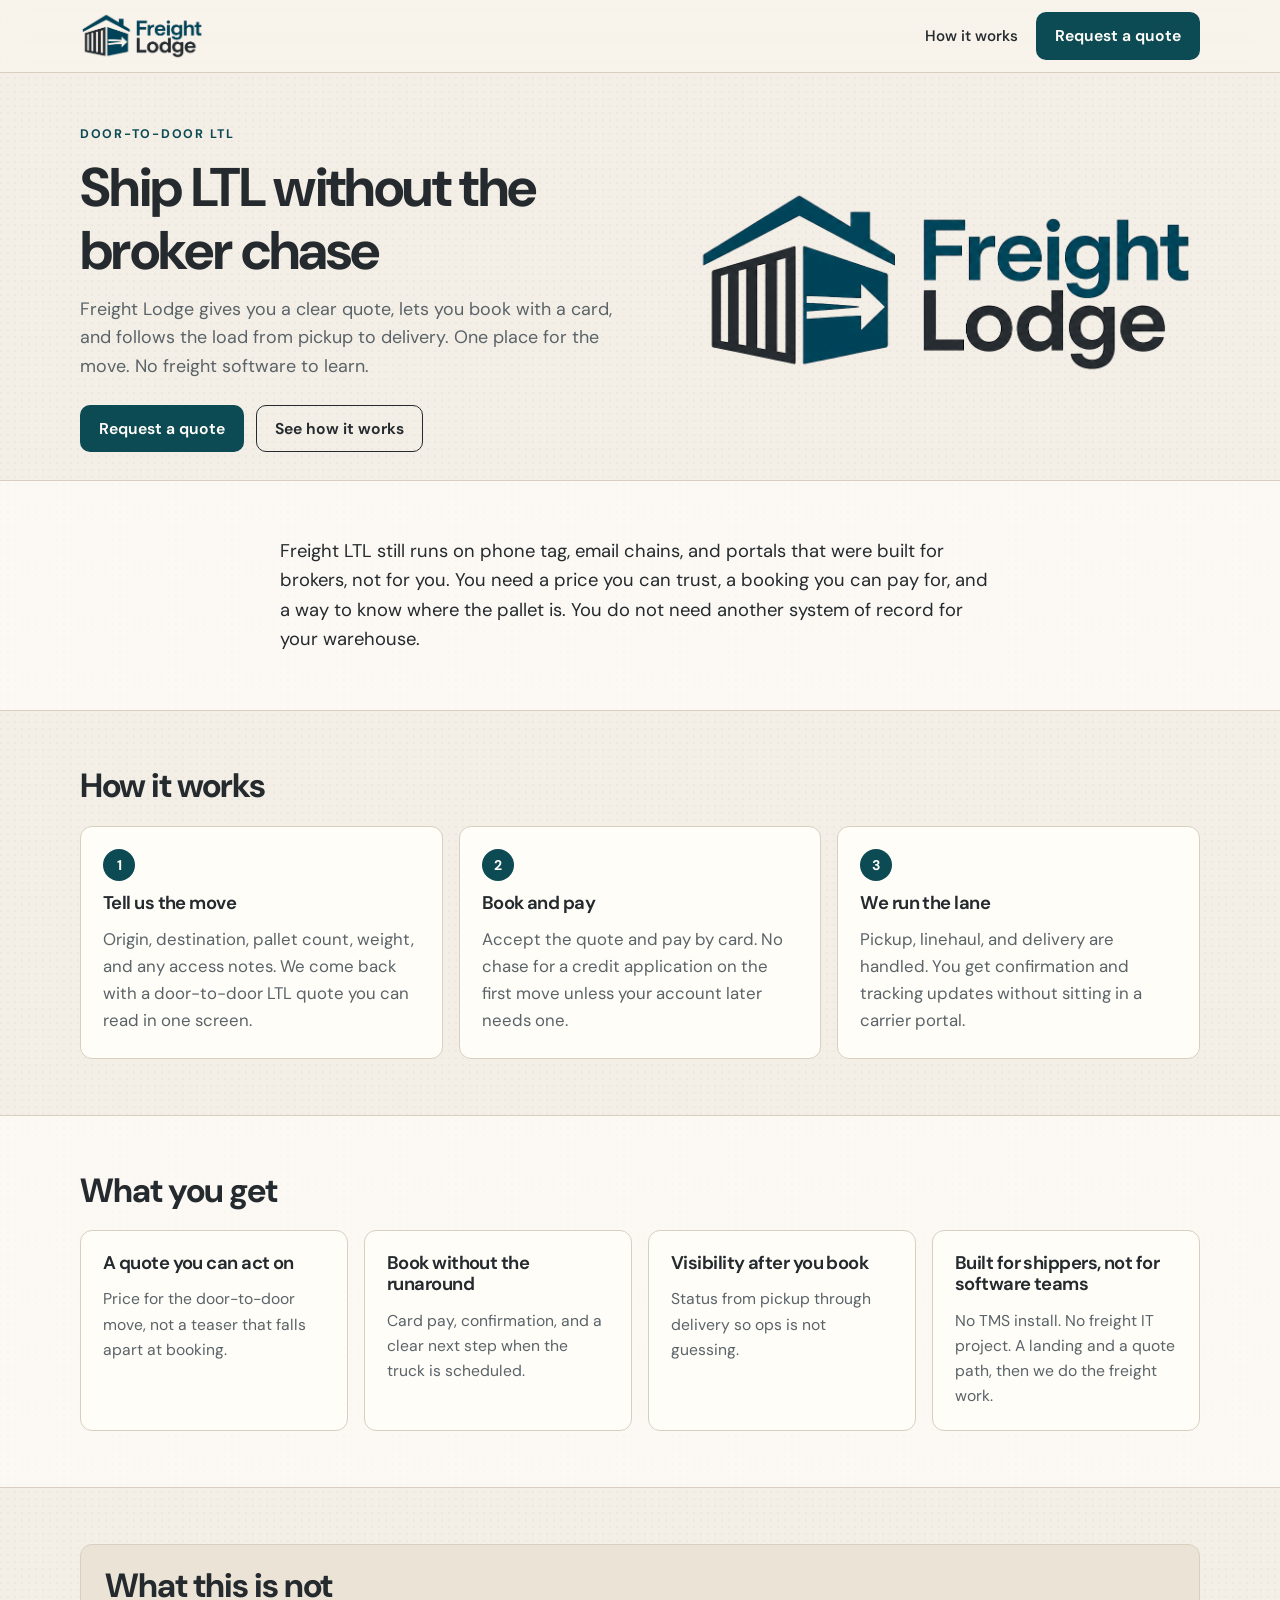
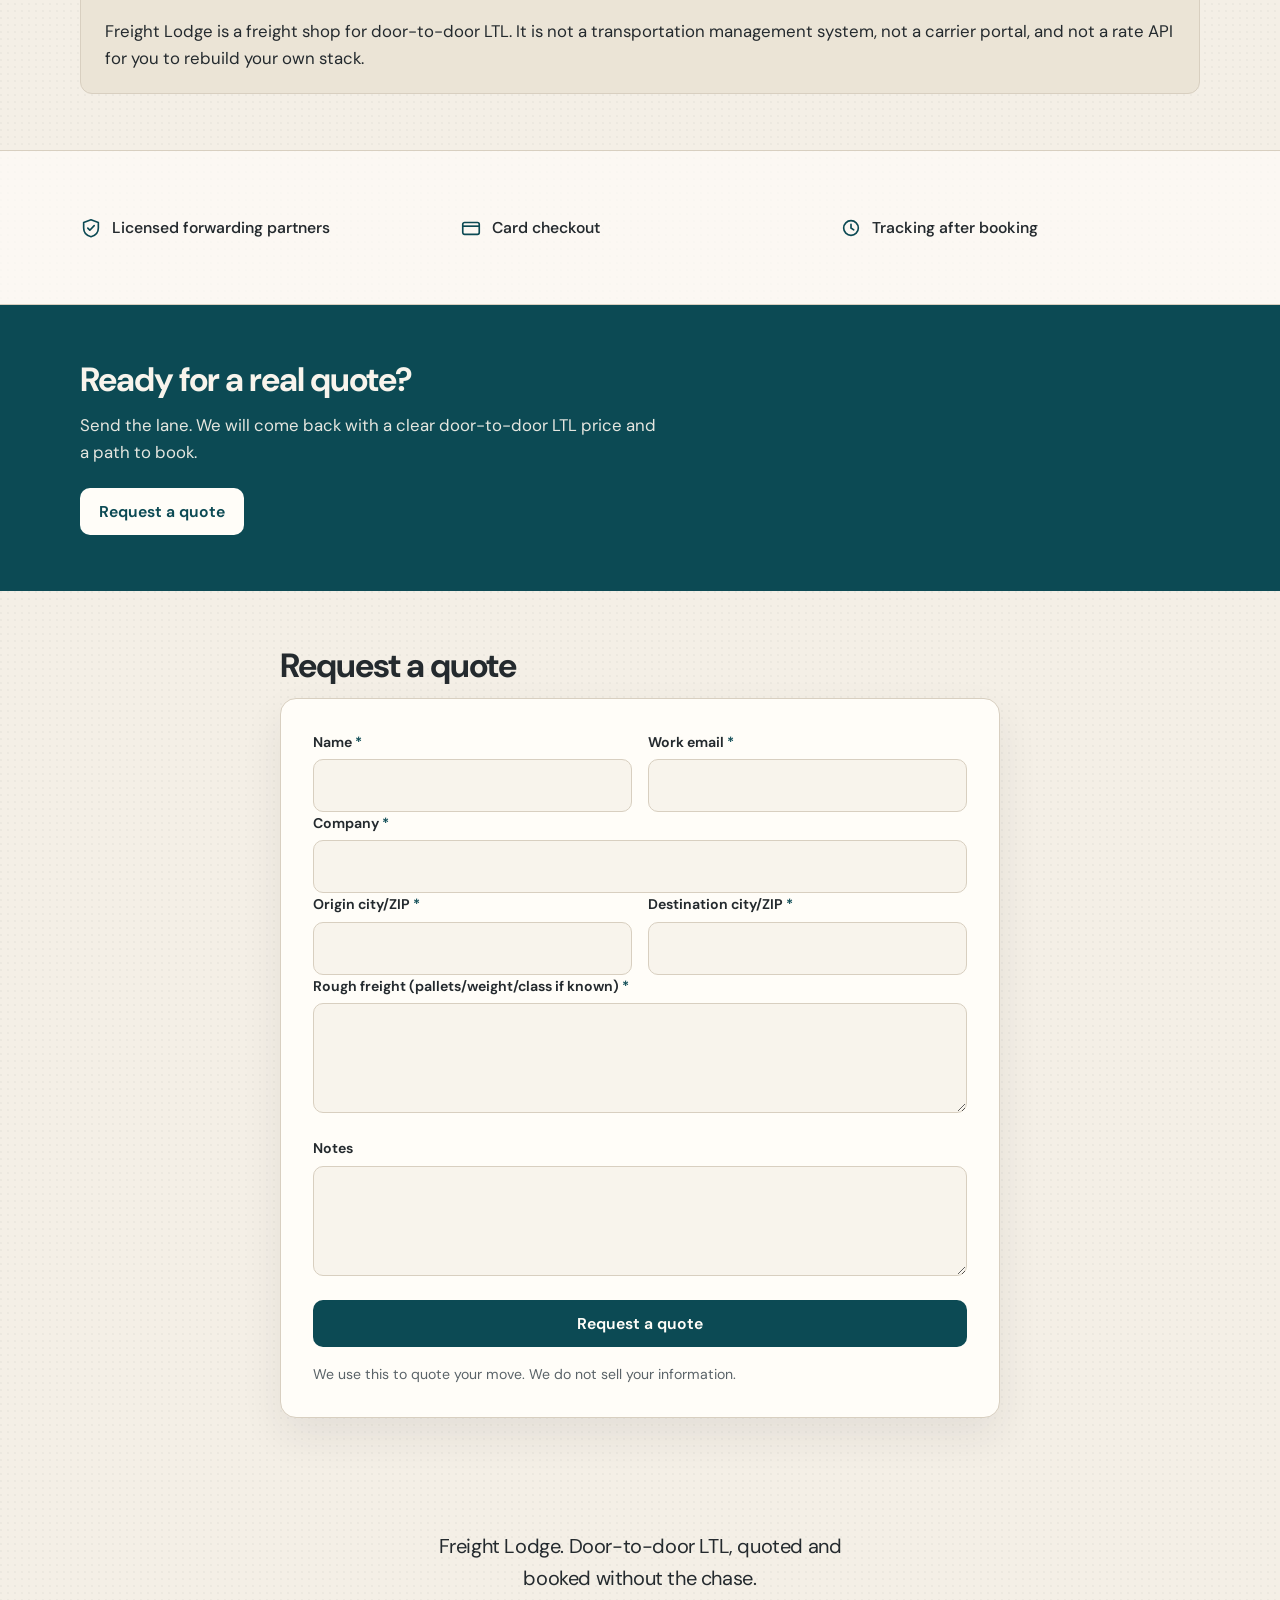
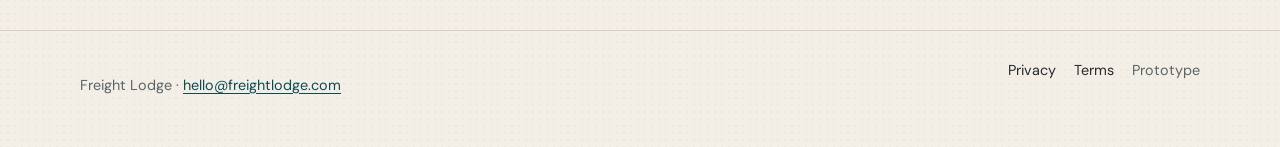
==== commit d4966f84: "chore: cache-bust logoB4 (letter counters)" ====
--- a/index.html
+++ b/index.html
@@ -10,12 +10,12 @@
   <meta property="og:title" content="Freight Lodge — Door-to-door LTL you can quote and book online">
   <meta property="og:description" content="Get a clear LTL quote, book with a card, and track the move door to door. Freight Lodge handles the freight so you do not have to chase brokers.">
   <meta property="og:type" content="website">
-  <meta property="og:image" content="assets/logo-b.png?v=20260906-logoB3">
-  <link rel="icon" href="assets/logo-b.png?v=20260906-logoB3" type="image/png">
+  <meta property="og:image" content="assets/logo-b.png?v=20260906-logoB4">
+  <link rel="icon" href="assets/logo-b.png?v=20260906-logoB4" type="image/png">
   <link rel="preconnect" href="https://fonts.googleapis.com">
   <link rel="preconnect" href="https://fonts.gstatic.com" crossorigin>
   <link href="https://fonts.googleapis.com/css2?family=DM+Sans:ital,opsz,wght@0,9..40,400;0,9..40,500;0,9..40,600;0,9..40,700;1,9..40,400&display=swap" rel="stylesheet">
-  <link rel="stylesheet" href="styles.css">
+  <link rel="stylesheet" href="styles.css?v=20260906-logoB4">
 </head>
 <body>
   <a class="skip-link" href="#main">Skip to content</a>
@@ -23,7 +23,7 @@
   <header class="site-header">
     <div class="wrap header-inner">
       <a class="brand" href="#top">
-        <img class="logo-lockup logo-lockup-nav" src="assets/logo-b.png?v=20260906-logoB3" alt="Freight Lodge">
+        <img class="logo-lockup logo-lockup-nav" src="assets/logo-b.png?v=20260906-logoB4" alt="Freight Lodge">
       </a>
       <nav class="nav" aria-label="Primary">
         <a href="#how-it-works">How it works</a>
@@ -45,7 +45,7 @@
           </div>
         </div>
         <div class="hero-visual">
-          <img class="logo-lockup logo-lockup-hero" src="assets/logo-b.png?v=20260906-logoB3" alt="Freight Lodge">
+          <img class="logo-lockup logo-lockup-hero" src="assets/logo-b.png?v=20260906-logoB4" alt="Freight Lodge">
         </div>
       </div>
     </section>
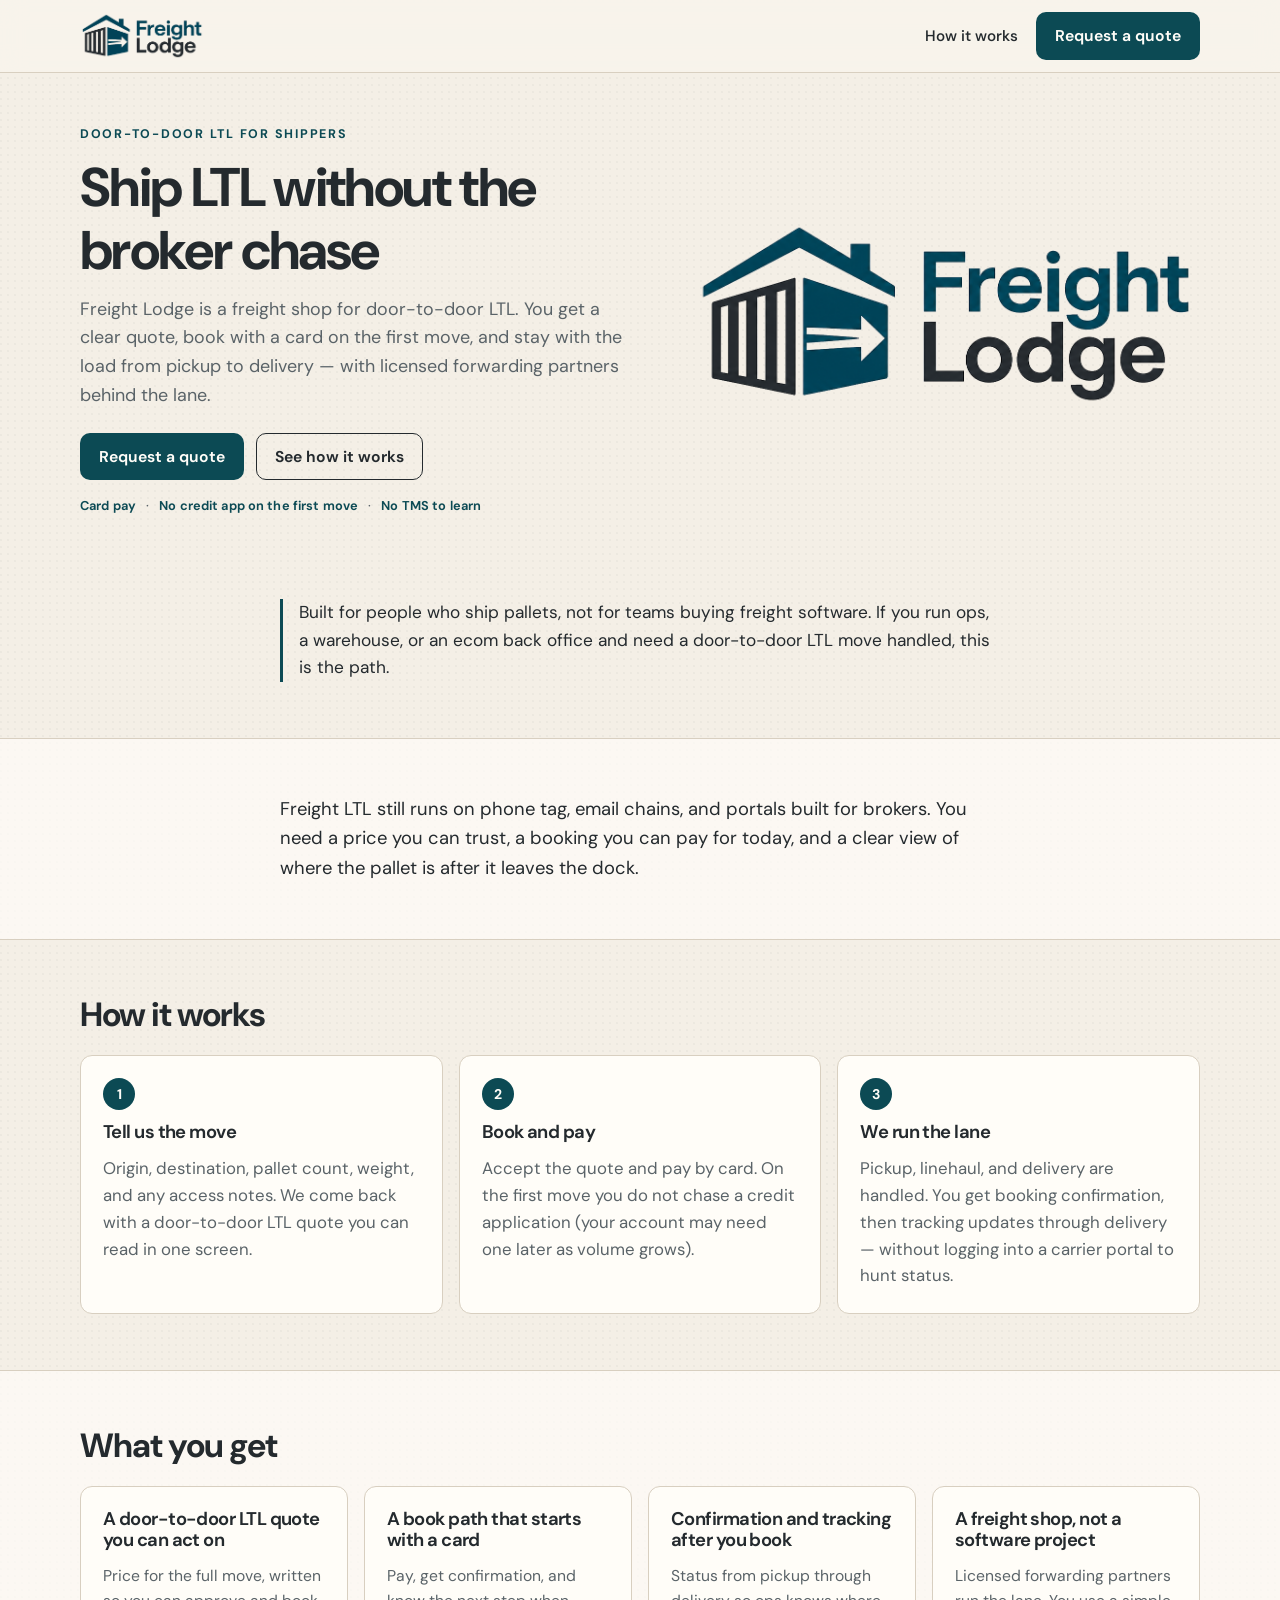
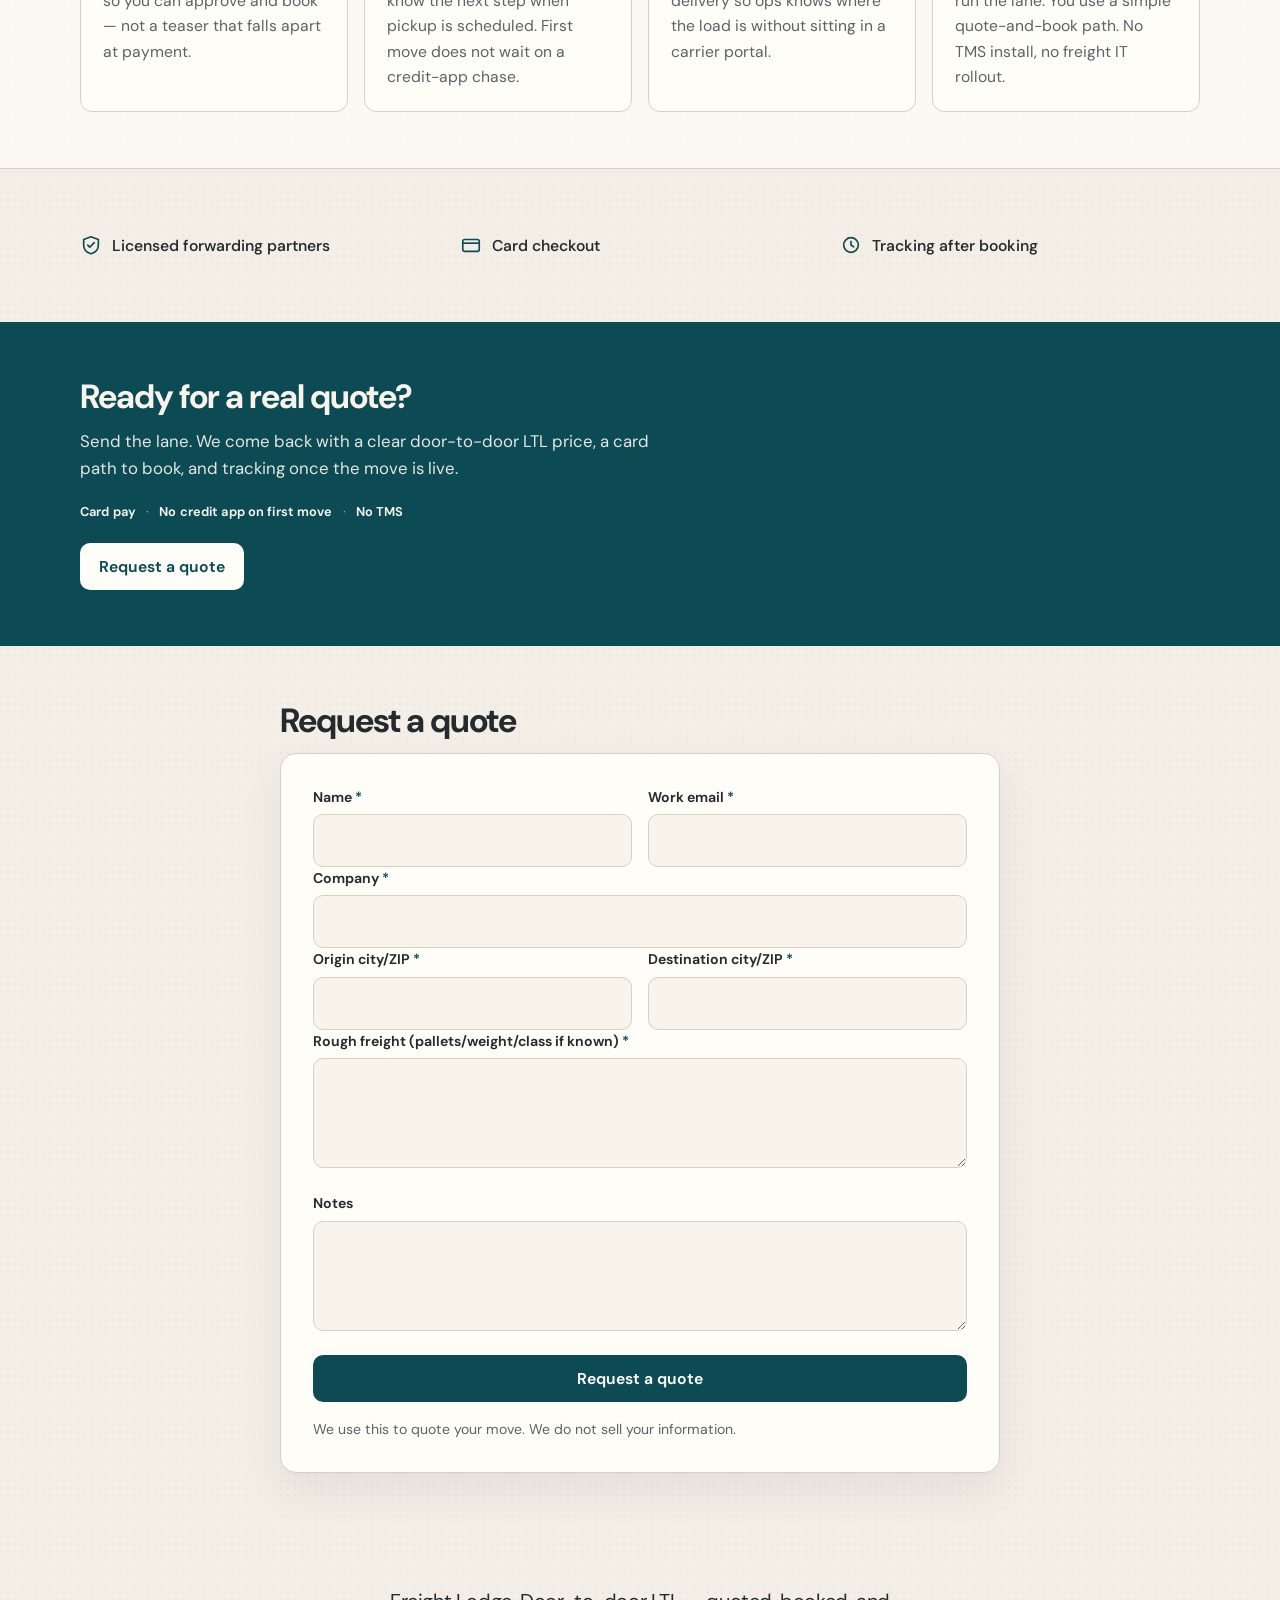
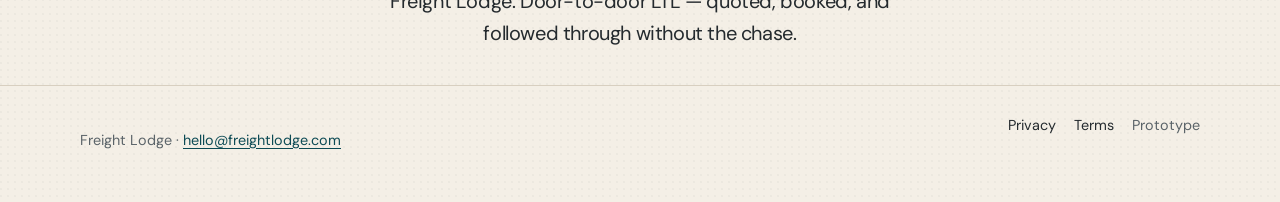
==== commit e5862f25: "feat: ship Esther copy v2 on the marketing landing Replace landing copy with approved v2, add the fo" ====
--- a/index.html
+++ b/index.html
@@ -4,18 +4,19 @@
   <meta charset="utf-8">
   <meta name="viewport" content="width=device-width, initial-scale=1">
   <title>Freight Lodge — Door-to-door LTL you can quote and book online</title>
-  <meta name="description" content="Get a clear LTL quote, book with a card, and track the move door to door. Freight Lodge handles the freight so you do not have to chase brokers.">
+  <meta name="description" content="Clear door-to-door LTL quotes, card booking on the first move, and tracking after you book. Freight Lodge runs the lane so you can stay on your work.">
   <meta name="robots" content="noindex, nofollow">
-  <link rel="canonical" href="https://johnkidenda.github.io/freightlodge/">
+  <link rel="canonical" href="https://freightlodge.com/">
   <meta property="og:title" content="Freight Lodge — Door-to-door LTL you can quote and book online">
-  <meta property="og:description" content="Get a clear LTL quote, book with a card, and track the move door to door. Freight Lodge handles the freight so you do not have to chase brokers.">
+  <meta property="og:description" content="Clear door-to-door LTL quotes, card booking on the first move, and tracking after you book. Freight Lodge runs the lane so you can stay on your work.">
   <meta property="og:type" content="website">
-  <meta property="og:image" content="assets/logo-b.png?v=20260906-logoB4">
-  <link rel="icon" href="assets/logo-b.png?v=20260906-logoB4" type="image/png">
+  <meta property="og:url" content="https://freightlodge.com/">
+  <meta property="og:image" content="assets/logo-b.png?v=20260908-v2">
+  <link rel="icon" href="assets/logo-b.png?v=20260908-v2" type="image/png">
   <link rel="preconnect" href="https://fonts.googleapis.com">
   <link rel="preconnect" href="https://fonts.gstatic.com" crossorigin>
   <link href="https://fonts.googleapis.com/css2?family=DM+Sans:ital,opsz,wght@0,9..40,400;0,9..40,500;0,9..40,600;0,9..40,700;1,9..40,400&display=swap" rel="stylesheet">
-  <link rel="stylesheet" href="styles.css?v=20260906-logoB4">
+  <link rel="stylesheet" href="styles.css?v=20260908-v2">
 </head>
 <body>
   <a class="skip-link" href="#main">Skip to content</a>
@@ -23,7 +24,7 @@
   <header class="site-header">
     <div class="wrap header-inner">
       <a class="brand" href="#top">
-        <img class="logo-lockup logo-lockup-nav" src="assets/logo-b.png?v=20260906-logoB4" alt="Freight Lodge">
+        <img class="logo-lockup logo-lockup-nav" src="assets/logo-b.png?v=20260908-v2" alt="Freight Lodge">
       </a>
       <nav class="nav" aria-label="Primary">
         <a href="#how-it-works">How it works</a>
@@ -36,24 +37,36 @@
     <section class="hero" id="top">
       <div class="wrap hero-grid">
         <div>
-          <p class="eyebrow">Door-to-door LTL</p>
+          <p class="eyebrow">Door-to-door LTL for shippers</p>
           <h1>Ship LTL without the broker chase</h1>
-          <p class="lede">Freight Lodge gives you a clear quote, lets you book with a card, and follows the load from pickup to delivery. One place for the move. No freight software to learn.</p>
+          <p class="lede">Freight Lodge is a freight shop for door-to-door LTL. You get a clear quote, book with a card on the first move, and stay with the load from pickup to delivery — with licensed forwarding partners behind the lane.</p>
           <div class="hero-actions">
             <a class="btn btn-primary" href="#quote">Request a quote</a>
             <a class="btn btn-secondary" href="#how-it-works">See how it works</a>
           </div>
+          <ul class="trust-chips" aria-label="How booking works">
+            <li>Card pay</li>
+            <li>No credit app on the first move</li>
+            <li>No TMS to learn</li>
+          </ul>
         </div>
         <div class="hero-visual">
-          <img class="logo-lockup logo-lockup-hero" src="assets/logo-b.png?v=20260906-logoB4" alt="Freight Lodge">
-        </div>
+          <img class="logo-lockup logo-lockup-hero" src="assets/logo-b.png?v=20260908-v2" alt="Freight Lodge">
+        </div>
+      </div>
+    </section>
+
+    <section class="section section-for-whom" id="for-whom" aria-labelledby="for-whom-heading">
+      <div class="wrap section-narrow">
+        <h2 class="visually-hidden" id="for-whom-heading">Who this is for</h2>
+        <p class="for-whom">Built for people who ship pallets, not for teams buying freight software. If you run ops, a warehouse, or an ecom back office and need a door-to-door LTL move handled, this is the path.</p>
       </div>
     </section>
 
     <section class="section section-alt" id="problem">
       <div class="wrap section-narrow problem">
         <h2 class="visually-hidden">Why this exists</h2>
-        <p>Freight LTL still runs on phone tag, email chains, and portals that were built for brokers, not for you. You need a price you can trust, a booking you can pay for, and a way to know where the pallet is. You do not need another system of record for your warehouse.</p>
+        <p>Freight LTL still runs on phone tag, email chains, and portals built for brokers. You need a price you can trust, a booking you can pay for today, and a clear view of where the pallet is after it leaves the dock.</p>
       </div>
     </section>
 
@@ -69,12 +82,12 @@
           <article class="step">
             <span class="step-num" aria-hidden="true">2</span>
             <h3>Book and pay</h3>
-            <p>Accept the quote and pay by card. No chase for a credit application on the first move unless your account later needs one.</p>
+            <p>Accept the quote and pay by card. On the first move you do not chase a credit application (your account may need one later as volume grows).</p>
           </article>
           <article class="step">
             <span class="step-num" aria-hidden="true">3</span>
             <h3>We run the lane</h3>
-            <p>Pickup, linehaul, and delivery are handled. You get confirmation and tracking updates without sitting in a carrier portal.</p>
+            <p>Pickup, linehaul, and delivery are handled. You get booking confirmation, then tracking updates through delivery — without logging into a carrier portal to hunt status.</p>
           </article>
         </div>
       </div>
@@ -85,35 +98,26 @@
         <h2>What you get</h2>
         <div class="cards">
           <article class="card">
-            <h3>A quote you can act on</h3>
-            <p>Price for the door-to-door move, not a teaser that falls apart at booking.</p>
-          </article>
-          <article class="card">
-            <h3>Book without the runaround</h3>
-            <p>Card pay, confirmation, and a clear next step when the truck is scheduled.</p>
-          </article>
-          <article class="card">
-            <h3>Visibility after you book</h3>
-            <p>Status from pickup through delivery so ops is not guessing.</p>
-          </article>
-          <article class="card">
-            <h3>Built for shippers, not for software teams</h3>
-            <p>No TMS install. No freight IT project. A landing and a quote path, then we do the freight work.</p>
-          </article>
-        </div>
-      </div>
-    </section>
-
-    <section class="section" id="not-this">
-      <div class="wrap">
-        <div class="not-this">
-          <h2>What this is not</h2>
-          <p>Freight Lodge is a freight shop for door-to-door LTL. It is not a transportation management system, not a carrier portal, and not a rate API for you to rebuild your own stack.</p>
-        </div>
-      </div>
-    </section>
-
-    <section class="section section-alt" id="trust">
+            <h3>A door-to-door LTL quote you can act on</h3>
+            <p>Price for the full move, written so you can approve and book — not a teaser that falls apart at payment.</p>
+          </article>
+          <article class="card">
+            <h3>A book path that starts with a card</h3>
+            <p>Pay, get confirmation, and know the next step when pickup is scheduled. First move does not wait on a credit-app chase.</p>
+          </article>
+          <article class="card">
+            <h3>Confirmation and tracking after you book</h3>
+            <p>Status from pickup through delivery so ops knows where the load is without sitting in a carrier portal.</p>
+          </article>
+          <article class="card">
+            <h3>A freight shop, not a software project</h3>
+            <p>Licensed forwarding partners run the lane. You use a simple quote-and-book path. No TMS install, no freight IT rollout.</p>
+          </article>
+        </div>
+      </div>
+    </section>
+
+    <section class="section" id="trust">
       <div class="wrap">
         <h2 class="visually-hidden">How we work with you</h2>
         <div class="trust">
@@ -145,7 +149,12 @@
     <section class="section mid-cta" id="ready">
       <div class="wrap">
         <h2>Ready for a real quote?</h2>
-        <p>Send the lane. We will come back with a clear door-to-door LTL price and a path to book.</p>
+        <p>Send the lane. We come back with a clear door-to-door LTL price, a card path to book, and tracking once the move is live.</p>
+        <ul class="trust-chips trust-chips-on-teal" aria-label="Booking basics">
+          <li>Card pay</li>
+          <li>No credit app on first move</li>
+          <li>No TMS</li>
+        </ul>
         <a class="btn btn-light" href="#quote">Request a quote</a>
       </div>
     </section>
@@ -210,7 +219,7 @@
 
     <section class="section closing">
       <div class="wrap">
-        <p>Freight Lodge. Door-to-door LTL, quoted and booked without the chase.</p>
+        <p>Freight Lodge. Door-to-door LTL — quoted, booked, and followed through without the chase.</p>
       </div>
     </section>
   </main>
@@ -226,6 +235,6 @@
     </div>
   </footer>
 
-  <script src="script.js"></script>
+  <script src="script.js?v=20260908-v2"></script>
 </body>
 </html>
--- a/styles.css
+++ b/styles.css
@@ -1,6 +1,5 @@
 :root {
   --paper: #f4efe6;
-  --paper-deep: #ebe4d6;
   --cream: #f8f4ec;
   --white: #fffdf8;
   --teal: #0c4a54;
@@ -254,13 +253,64 @@
   margin: 0 0 24px;
   color: var(--muted);
   font-size: 1.12rem;
-  max-width: 40rem;
+  max-width: 44rem;
 }
 
 .hero-actions {
   display: flex;
   flex-wrap: wrap;
   gap: 12px;
+}
+
+.trust-chips {
+  display: flex;
+  flex-wrap: wrap;
+  align-items: center;
+  gap: 6px 0;
+  margin: 18px 0 0;
+  padding: 0;
+  list-style: none;
+}
+
+.trust-chips li {
+  display: inline-flex;
+  align-items: center;
+  color: var(--teal);
+  font-size: 0.8rem;
+  font-weight: 650;
+  letter-spacing: 0.01em;
+  line-height: 1.3;
+}
+
+.trust-chips li:not(:last-child)::after {
+  content: "·";
+  margin: 0 10px;
+  color: var(--muted);
+  font-weight: 500;
+}
+
+.trust-chips-on-teal {
+  margin: 0 0 22px;
+}
+
+.trust-chips-on-teal li {
+  color: var(--cream);
+}
+
+.trust-chips-on-teal li:not(:last-child)::after {
+  color: rgba(248, 244, 236, 0.55);
+}
+
+.section-for-whom {
+  padding: 8px 0 36px;
+}
+
+.for-whom {
+  margin: 0;
+  padding-left: 16px;
+  border-left: 3px solid var(--teal);
+  color: var(--charcoal);
+  font-size: 1.08rem;
 }
 
 .hero-visual {
@@ -346,18 +396,6 @@
   font-size: 0.98rem;
 }
 
-.not-this {
-  padding: 22px 24px;
-  background: var(--paper-deep);
-  border-radius: var(--radius);
-  border: 1px solid var(--line);
-}
-
-.not-this p {
-  margin: 0;
-  color: var(--charcoal);
-}
-
 .trust {
   display: grid;
   gap: 12px;
@@ -493,7 +531,7 @@
 
 .closing p {
   margin: 0 auto;
-  max-width: 28rem;
+  max-width: 36rem;
   font-size: 1.25rem;
   color: var(--charcoal);
   letter-spacing: -0.02em;
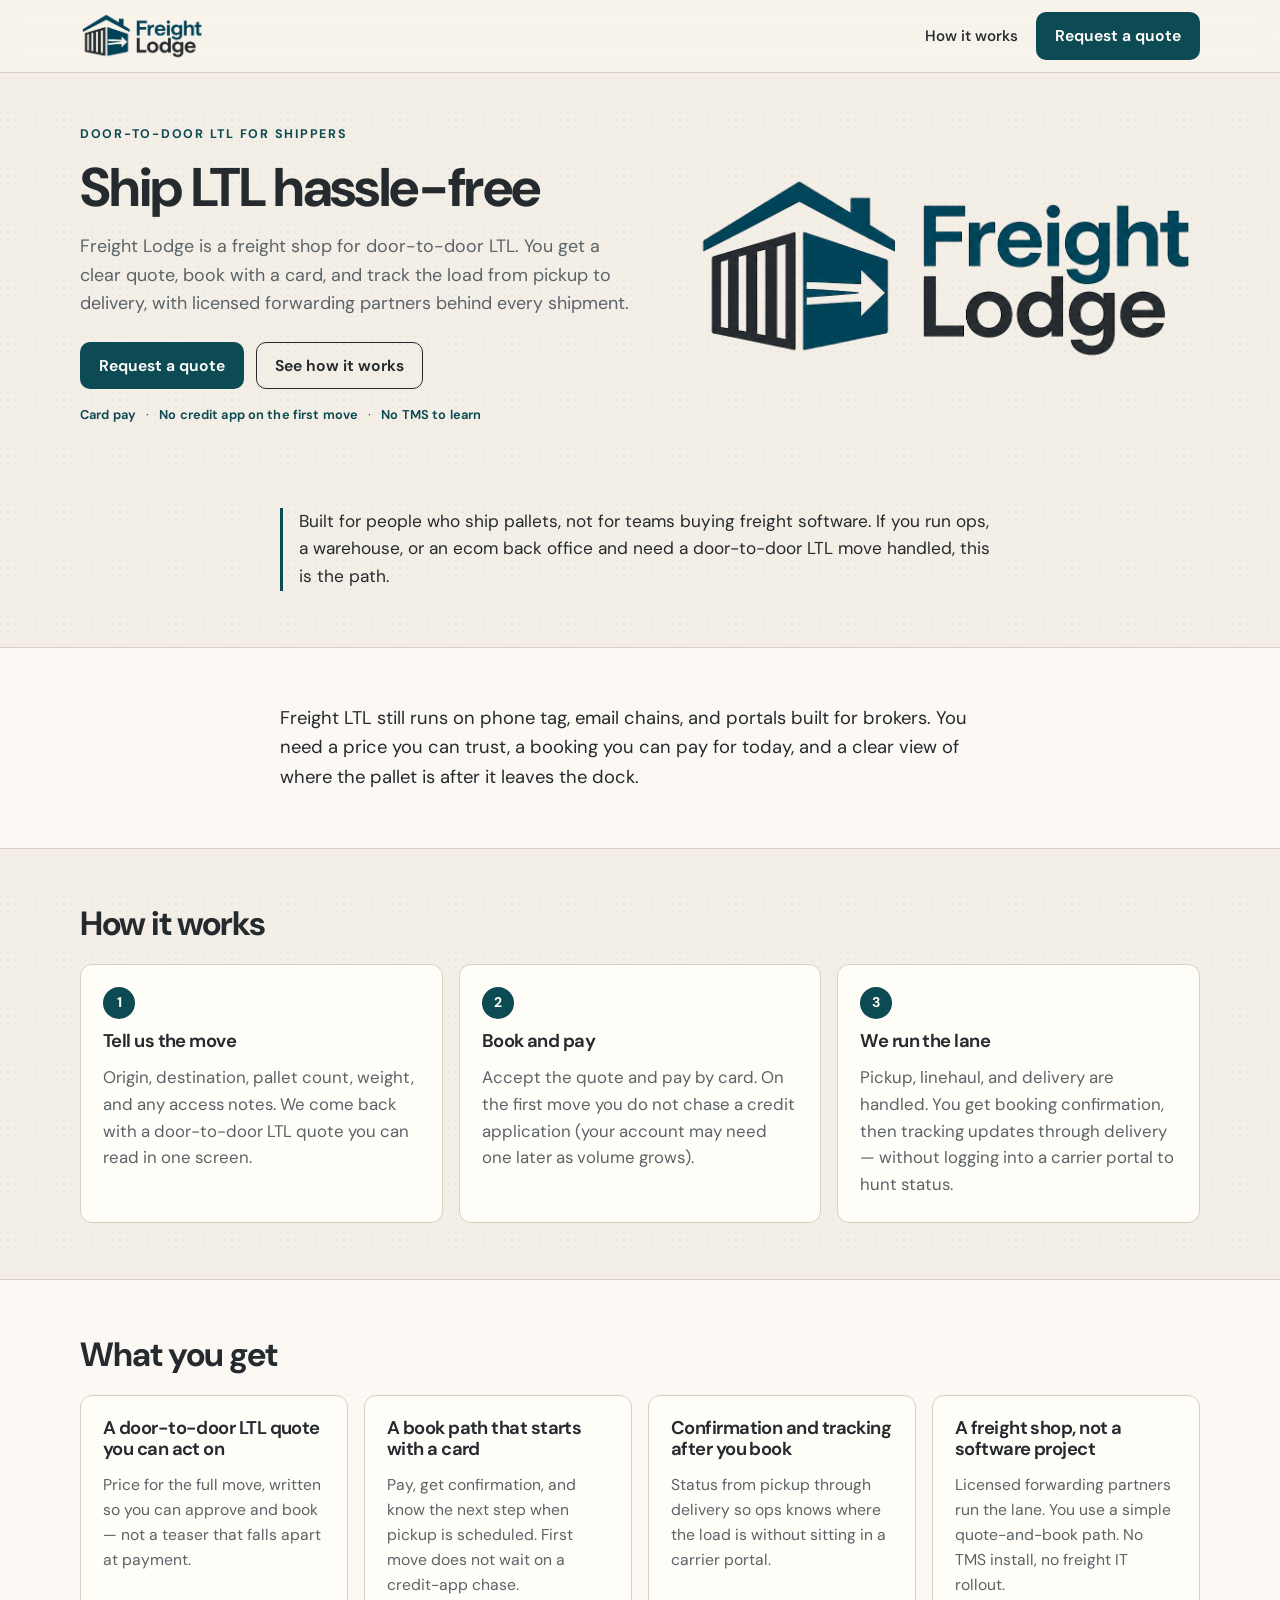
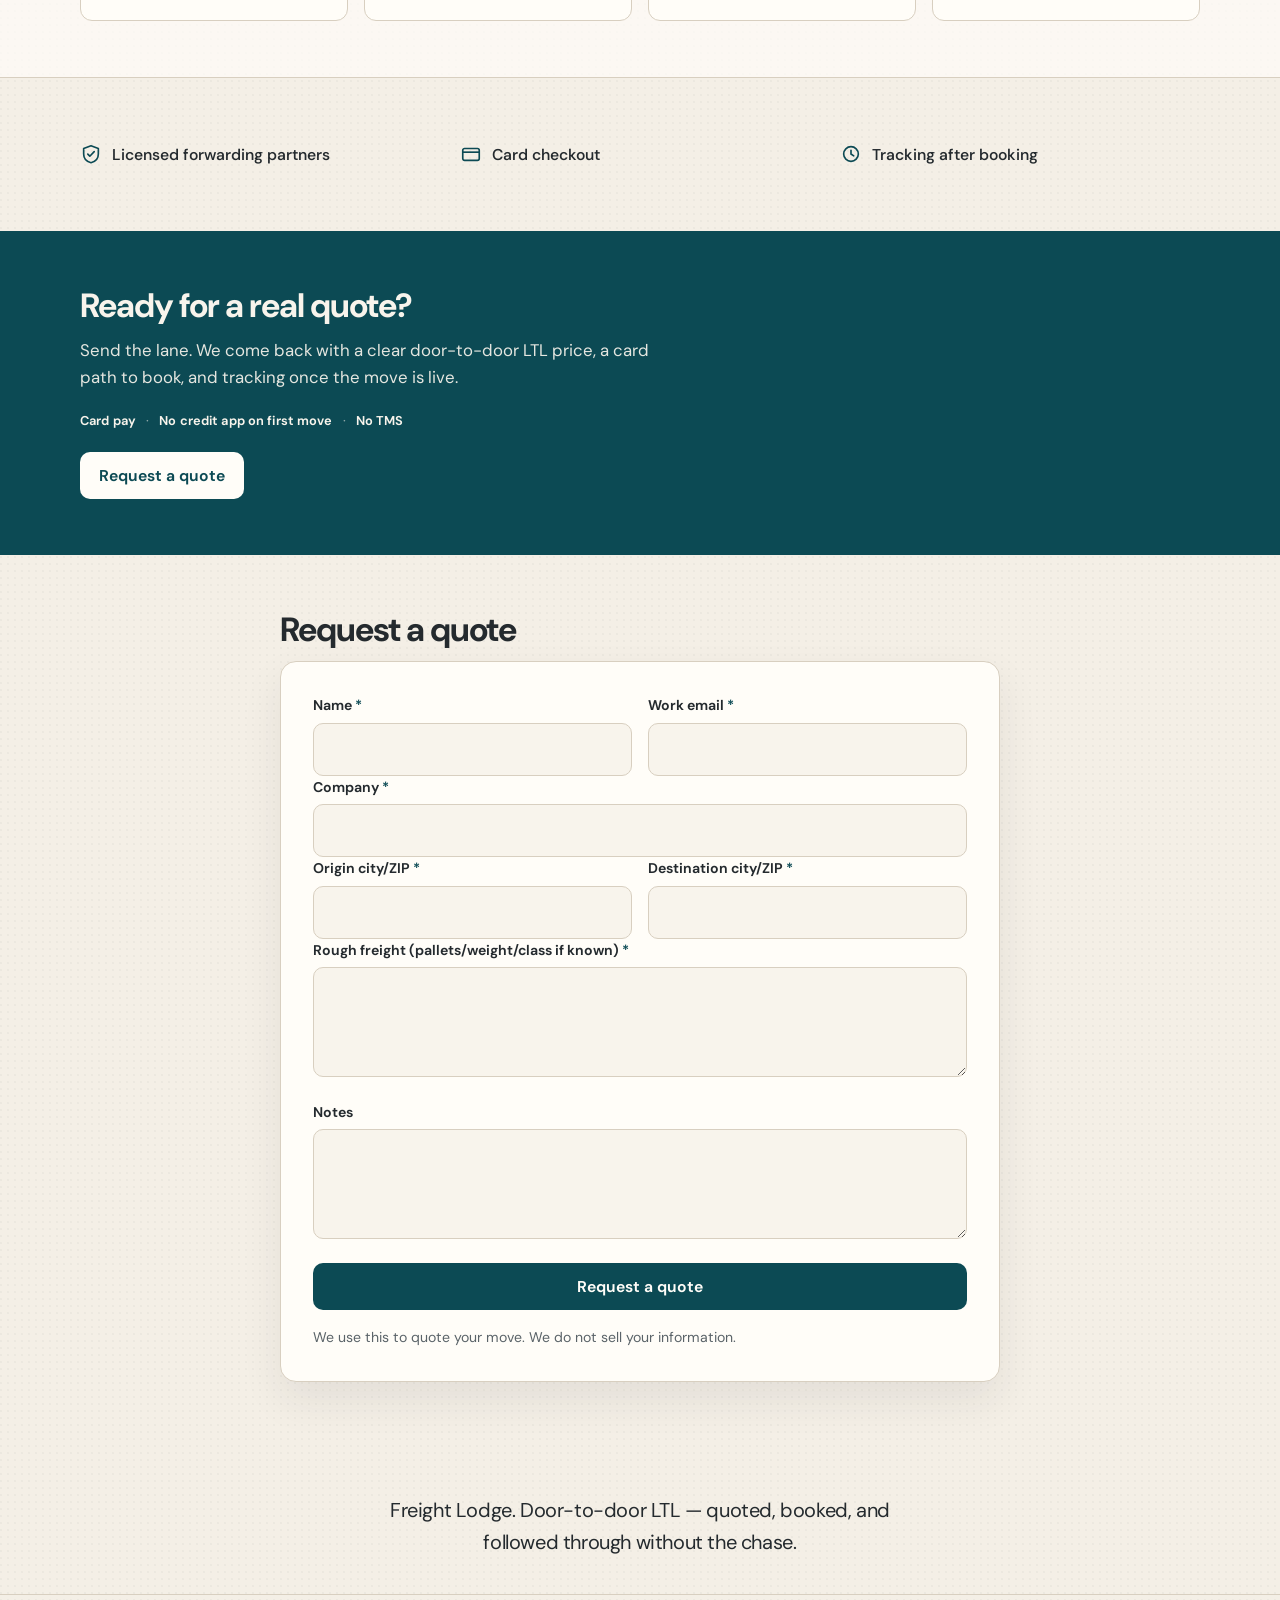
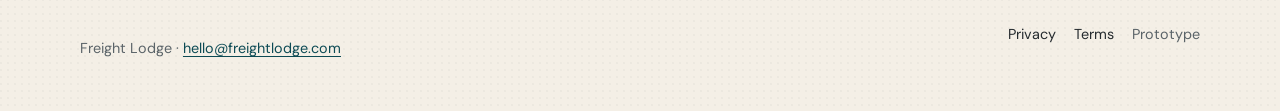
==== commit 7405e019: "copy: hero hassle-free headline + subhead (John approved)" ====
--- a/index.html
+++ b/index.html
@@ -11,12 +11,12 @@
   <meta property="og:description" content="Clear door-to-door LTL quotes, card booking on the first move, and tracking after you book. Freight Lodge runs the lane so you can stay on your work.">
   <meta property="og:type" content="website">
   <meta property="og:url" content="https://freightlodge.com/">
-  <meta property="og:image" content="assets/logo-b.png?v=20260908-v2">
-  <link rel="icon" href="assets/logo-b.png?v=20260908-v2" type="image/png">
+  <meta property="og:image" content="assets/logo-b.png?v=20260908-hero">
+  <link rel="icon" href="assets/logo-b.png?v=20260908-hero" type="image/png">
   <link rel="preconnect" href="https://fonts.googleapis.com">
   <link rel="preconnect" href="https://fonts.gstatic.com" crossorigin>
   <link href="https://fonts.googleapis.com/css2?family=DM+Sans:ital,opsz,wght@0,9..40,400;0,9..40,500;0,9..40,600;0,9..40,700;1,9..40,400&display=swap" rel="stylesheet">
-  <link rel="stylesheet" href="styles.css?v=20260908-v2">
+  <link rel="stylesheet" href="styles.css?v=20260908-hero">
 </head>
 <body>
   <a class="skip-link" href="#main">Skip to content</a>
@@ -24,7 +24,7 @@
   <header class="site-header">
     <div class="wrap header-inner">
       <a class="brand" href="#top">
-        <img class="logo-lockup logo-lockup-nav" src="assets/logo-b.png?v=20260908-v2" alt="Freight Lodge">
+        <img class="logo-lockup logo-lockup-nav" src="assets/logo-b.png?v=20260908-hero" alt="Freight Lodge">
       </a>
       <nav class="nav" aria-label="Primary">
         <a href="#how-it-works">How it works</a>
@@ -38,8 +38,8 @@
       <div class="wrap hero-grid">
         <div>
           <p class="eyebrow">Door-to-door LTL for shippers</p>
-          <h1>Ship LTL without the broker chase</h1>
-          <p class="lede">Freight Lodge is a freight shop for door-to-door LTL. You get a clear quote, book with a card on the first move, and stay with the load from pickup to delivery — with licensed forwarding partners behind the lane.</p>
+          <h1>Ship LTL hassle-free</h1>
+          <p class="lede">Freight Lodge is a freight shop for door-to-door LTL. You get a clear quote, book with a card, and track the load from pickup to delivery, with licensed forwarding partners behind every shipment.</p>
           <div class="hero-actions">
             <a class="btn btn-primary" href="#quote">Request a quote</a>
             <a class="btn btn-secondary" href="#how-it-works">See how it works</a>
@@ -51,7 +51,7 @@
           </ul>
         </div>
         <div class="hero-visual">
-          <img class="logo-lockup logo-lockup-hero" src="assets/logo-b.png?v=20260908-v2" alt="Freight Lodge">
+          <img class="logo-lockup logo-lockup-hero" src="assets/logo-b.png?v=20260908-hero" alt="Freight Lodge">
         </div>
       </div>
     </section>
@@ -235,6 +235,6 @@
     </div>
   </footer>
 
-  <script src="script.js?v=20260908-v2"></script>
+  <script src="script.js?v=20260908-hero"></script>
 </body>
 </html>
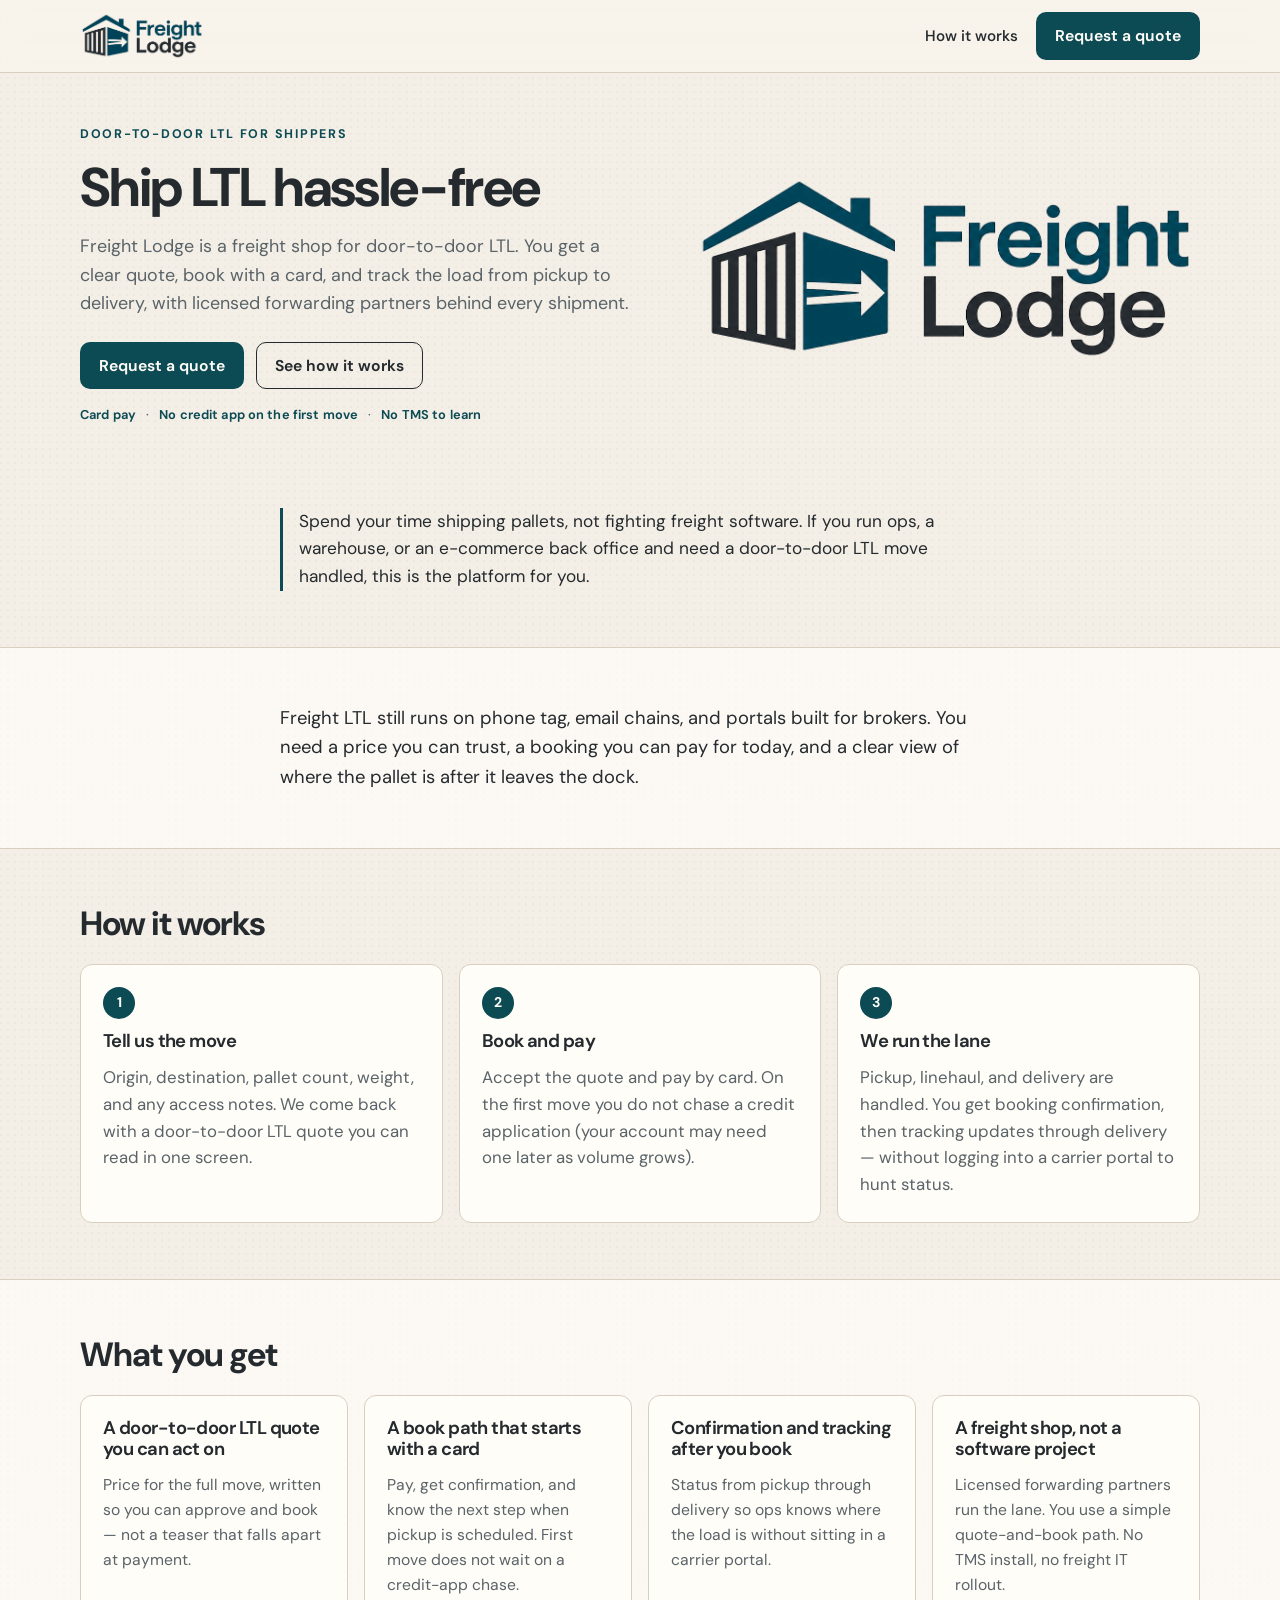
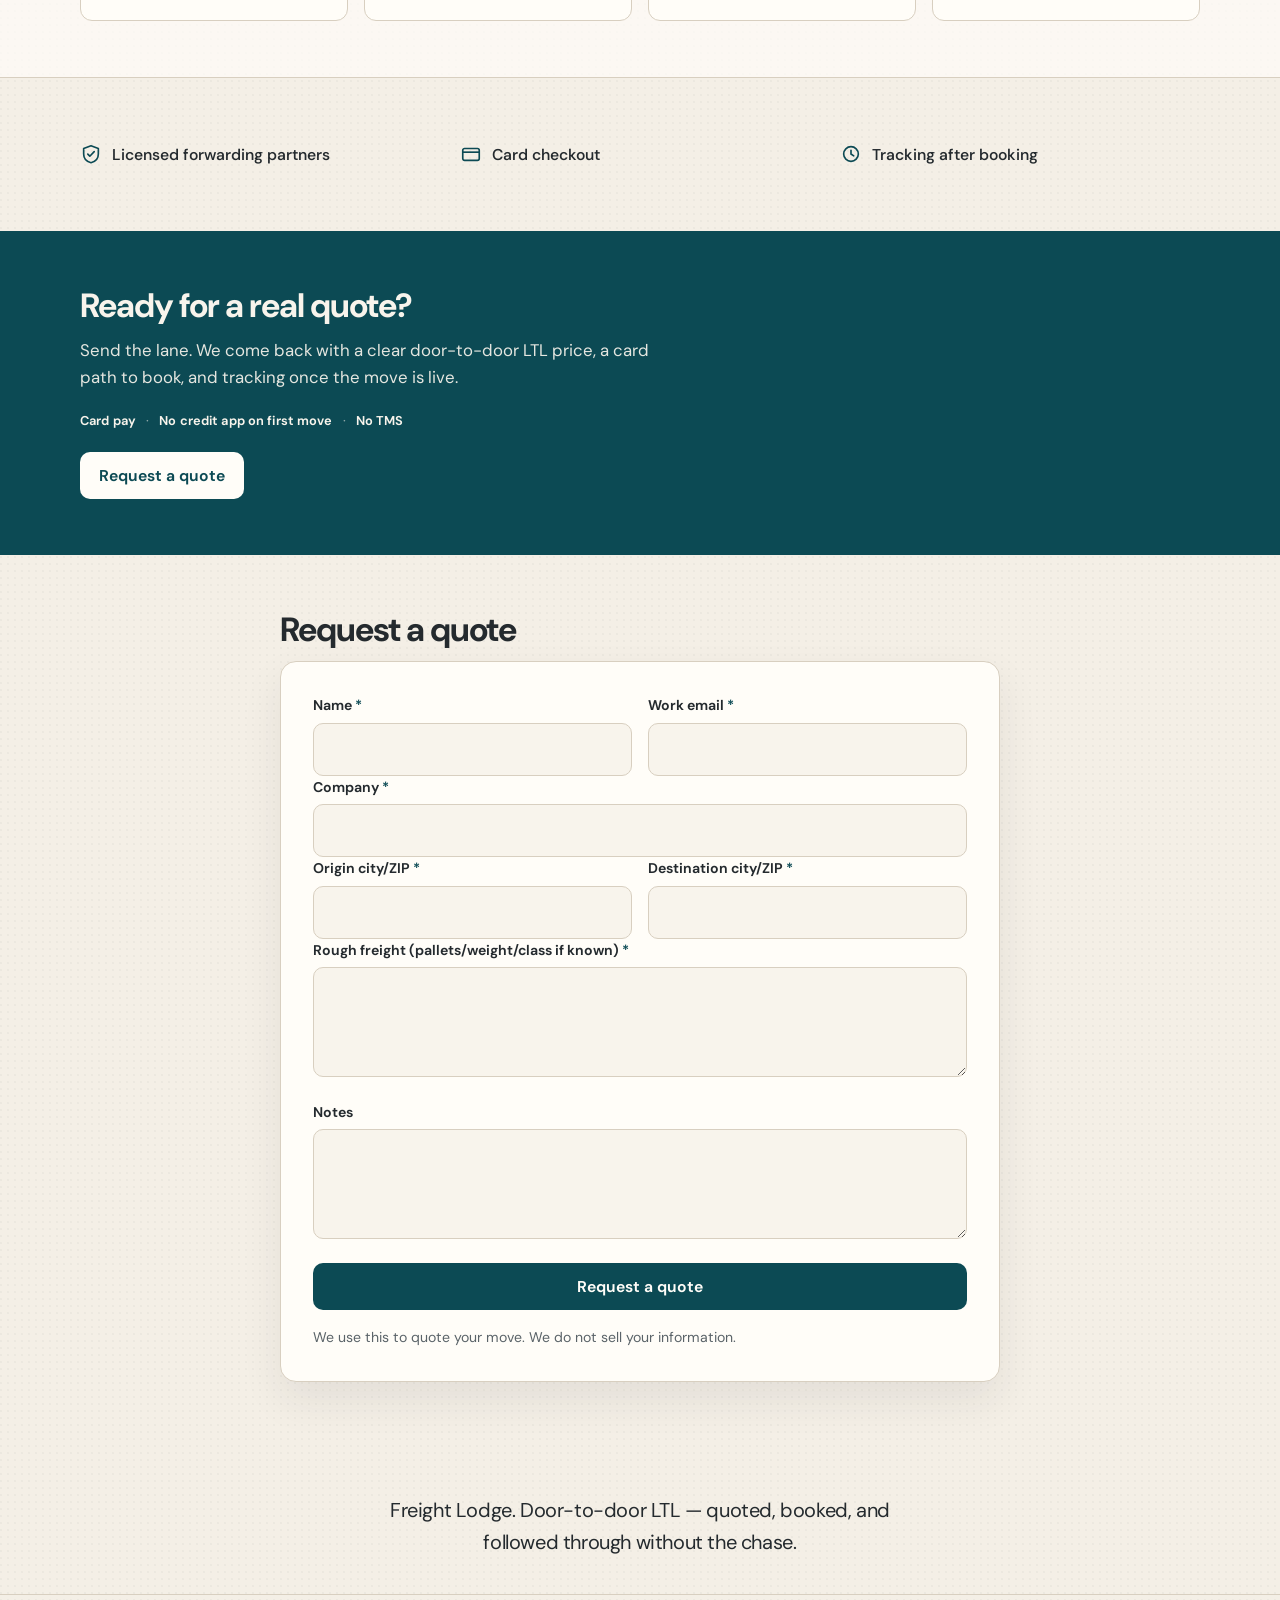
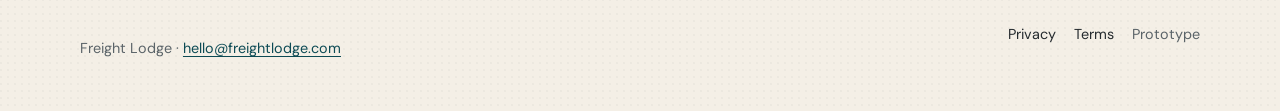
==== commit e4c568e3: "copy: for-whom beat (John approved)" ====
--- a/index.html
+++ b/index.html
@@ -11,12 +11,12 @@
   <meta property="og:description" content="Clear door-to-door LTL quotes, card booking on the first move, and tracking after you book. Freight Lodge runs the lane so you can stay on your work.">
   <meta property="og:type" content="website">
   <meta property="og:url" content="https://freightlodge.com/">
-  <meta property="og:image" content="assets/logo-b.png?v=20260908-hero">
-  <link rel="icon" href="assets/logo-b.png?v=20260908-hero" type="image/png">
+  <meta property="og:image" content="assets/logo-b.png?v=20260908-forwhom">
+  <link rel="icon" href="assets/logo-b.png?v=20260908-forwhom" type="image/png">
   <link rel="preconnect" href="https://fonts.googleapis.com">
   <link rel="preconnect" href="https://fonts.gstatic.com" crossorigin>
   <link href="https://fonts.googleapis.com/css2?family=DM+Sans:ital,opsz,wght@0,9..40,400;0,9..40,500;0,9..40,600;0,9..40,700;1,9..40,400&display=swap" rel="stylesheet">
-  <link rel="stylesheet" href="styles.css?v=20260908-hero">
+  <link rel="stylesheet" href="styles.css?v=20260908-forwhom">
 </head>
 <body>
   <a class="skip-link" href="#main">Skip to content</a>
@@ -24,7 +24,7 @@
   <header class="site-header">
     <div class="wrap header-inner">
       <a class="brand" href="#top">
-        <img class="logo-lockup logo-lockup-nav" src="assets/logo-b.png?v=20260908-hero" alt="Freight Lodge">
+        <img class="logo-lockup logo-lockup-nav" src="assets/logo-b.png?v=20260908-forwhom" alt="Freight Lodge">
       </a>
       <nav class="nav" aria-label="Primary">
         <a href="#how-it-works">How it works</a>
@@ -51,7 +51,7 @@
           </ul>
         </div>
         <div class="hero-visual">
-          <img class="logo-lockup logo-lockup-hero" src="assets/logo-b.png?v=20260908-hero" alt="Freight Lodge">
+          <img class="logo-lockup logo-lockup-hero" src="assets/logo-b.png?v=20260908-forwhom" alt="Freight Lodge">
         </div>
       </div>
     </section>
@@ -59,7 +59,7 @@
     <section class="section section-for-whom" id="for-whom" aria-labelledby="for-whom-heading">
       <div class="wrap section-narrow">
         <h2 class="visually-hidden" id="for-whom-heading">Who this is for</h2>
-        <p class="for-whom">Built for people who ship pallets, not for teams buying freight software. If you run ops, a warehouse, or an ecom back office and need a door-to-door LTL move handled, this is the path.</p>
+        <p class="for-whom">Spend your time shipping pallets, not fighting freight software. If you run ops, a warehouse, or an e-commerce back office and need a door-to-door LTL move handled, this is the platform for you.</p>
       </div>
     </section>
 
@@ -235,6 +235,6 @@
     </div>
   </footer>
 
-  <script src="script.js?v=20260908-hero"></script>
+  <script src="script.js?v=20260908-forwhom"></script>
 </body>
 </html>
